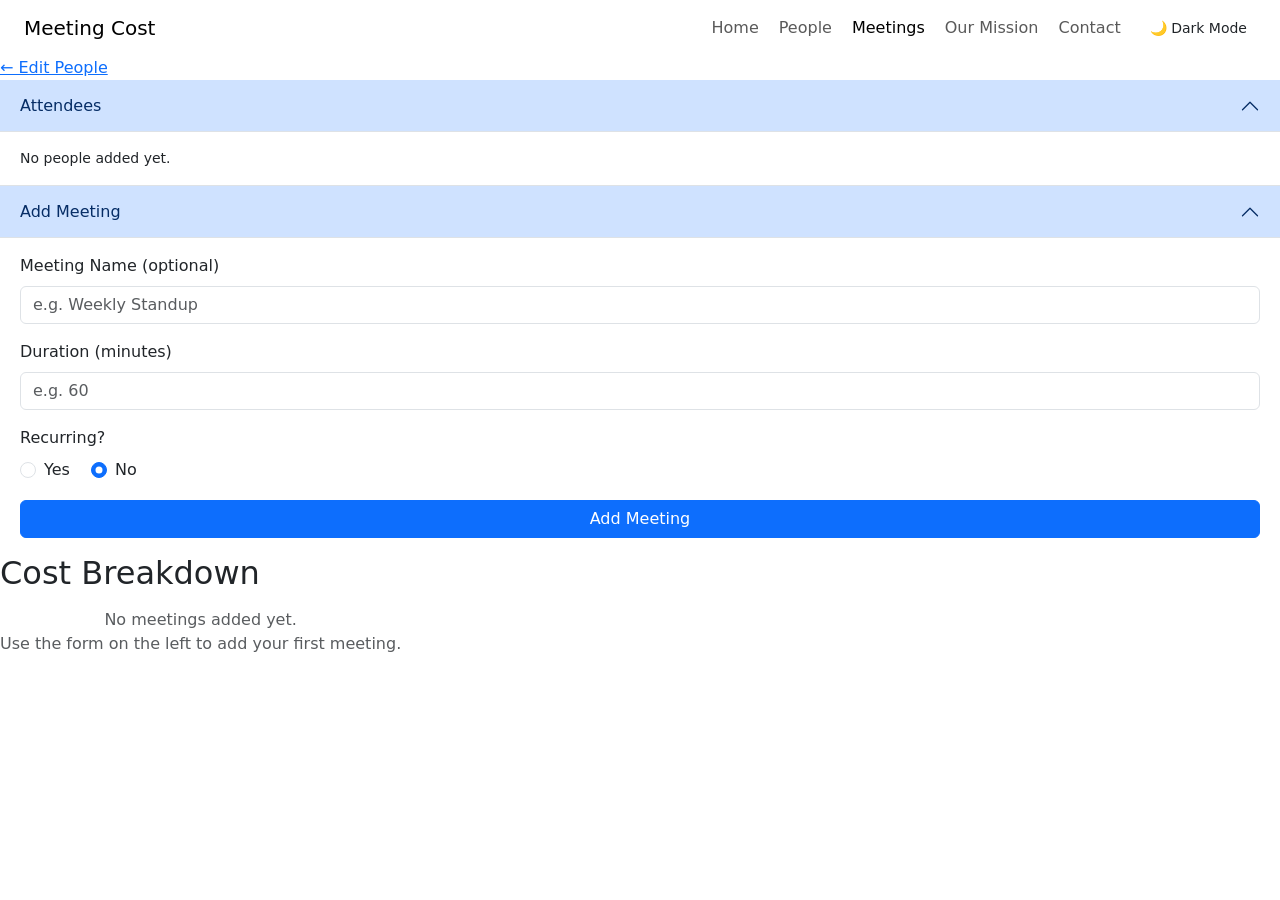
==== breakdown.html @ 680c5dfc "Initial Commit" ====
<!doctype html>
<html lang="en">
  <head>
    <meta charset="UTF-8" />
    <meta name="viewport" content="width=device-width, initial-scale=1.0" />
    <title>Breakdown — Meeting Cost Calculator</title>
    <link
      href="https://cdn.jsdelivr.net/npm/bootstrap@5.3.0/dist/css/bootstrap.min.css"
      rel="stylesheet"
    />
    <link
      href="https://fonts.googleapis.com/css2?family=Playfair+Display:wght@600;700&family=Source+Sans+3:wght@400;600&display=swap"
      rel="stylesheet"
    />
    <link href="styles.css" rel="stylesheet" />
    <script>
      const t = localStorage.getItem("theme");
      if (t) document.documentElement.setAttribute("data-theme", t);
    </script>
  </head>

  <body>

  <div class="breakdown-layout">

    <!-- ===================== LEFT PANEL =====================
       Two accordion sections: Attendees summary and Add Meeting form.
  ======================================================= -->
    <div class="left-panel">
      <a href="people.html" class="back-link description">&larr; Edit People</a>

      <div class="accordion accordion-flush" id="left-accordion">
        <!-- ---- Attendees accordion section ---- -->
        <div class="accordion-item">
          <h2 class="accordion-header" id="heading-attendees">
            <button
              class="accordion-button"
              type="button"
              data-bs-toggle="collapse"
              data-bs-target="#collapse-attendees"
              aria-expanded="true"
              aria-controls="collapse-attendees"
            >
              Attendees
            </button>
          </h2>
          <div
            id="collapse-attendees"
            class="accordion-collapse collapse show"
            aria-labelledby="heading-attendees"
            data-bs-parent="#left-accordion"
          >
            <div class="accordion-body">
              <!-- People list items injected here by breakdown.js -->
              <ul class="list-unstyled mb-0" id="people-summary-list"></ul>
            </div>
          </div>
        </div>

        <!-- ---- Add Meeting accordion section ---- -->
        <div class="accordion-item">
          <h2 class="accordion-header" id="heading-add-meeting">
            <button
              class="accordion-button"
              type="button"
              data-bs-toggle="collapse"
              data-bs-target="#collapse-add-meeting"
              aria-expanded="true"
              aria-controls="collapse-add-meeting"
            >
              Add Meeting
            </button>
          </h2>
          <div
            id="collapse-add-meeting"
            class="accordion-collapse collapse show"
            aria-labelledby="heading-add-meeting"
          >
            <div class="accordion-body">
              <div class="mb-3">
                <label class="form-label description" for="meeting-label"
                  >Meeting Name (optional)</label
                >
                <input
                  type="text"
                  class="form-control"
                  id="meeting-label"
                  placeholder="e.g. Weekly Standup"
                />
              </div>

              <div class="mb-3">
                <label class="form-label description" for="meeting-duration"
                  >Duration (minutes)</label
                >
                <input
                  type="number"
                  class="form-control"
                  id="meeting-duration"
                  placeholder="e.g. 60"
                  min="1"
                />
              </div>

              <div class="mb-3">
                <label class="form-label description">Recurring?</label>
                <div>
                  <div class="form-check form-check-inline">
                    <input
                      class="form-check-input"
                      type="radio"
                      name="recurring"
                      id="recurring-yes"
                      value="yes"
                      onchange="toggleRecurring()"
                    />
                    <label
                      class="form-check-label description"
                      for="recurring-yes"
                      >Yes</label
                    >
                  </div>
                  <div class="form-check form-check-inline">
                    <input
                      class="form-check-input"
                      type="radio"
                      name="recurring"
                      id="recurring-no"
                      value="no"
                      onchange="toggleRecurring()"
                      checked
                    />
                    <label
                      class="form-check-label description"
                      for="recurring-no"
                      >No</label
                    >
                  </div>
                </div>
              </div>

              <div id="recurring-fields" style="display: none" class="mb-3">
                <label class="form-label description" for="times-per-month"
                  >Times per month</label
                >
                <input
                  type="number"
                  class="form-control"
                  id="times-per-month"
                  placeholder="e.g. 4"
                  min="1"
                />
              </div>

              <button class="btn btn-primary w-100" onclick="addMeeting()">
                Add Meeting
              </button>
            </div>
          </div>
        </div>
      </div>
      <!-- /left-accordion -->
    </div>
    <!-- /left-panel -->

    <!-- ===================== RIGHT PANEL =====================
       Scrollable accordion of meeting breakdown cards.
       Each meeting is one collapsible accordion item.
  ========================================================= -->
    <div class="right-panel">
      <h2 class="header londrina-shadow-regular mb-3">Cost Breakdown</h2>

      <!-- Shown when more than one meeting exists — injected by breakdown.js -->
      <div
        id="total-cost-banner"
        style="display: none"
        class="total-cost-banner mb-4"
      >
        <span class="total-cost-label">Total across all meetings:</span>
        <span class="total-cost-value" id="total-cost-value"></span>
      </div>

      <!-- Meeting accordion items injected here by breakdown.js -->
      <div class="accordion" id="meetings-accordion">
        <div id="meetings-container"></div>
      </div>

      <!-- Shown when no meetings have been added yet -->
      <div id="empty-state" class="empty-state">
        <p class="description text-muted text-center">
          No meetings added yet.<br />
          Use the form on the left to add your first meeting.
        </p>
      </div>
    </div>

  </div><!-- /breakdown-layout -->

    <!-- Bootstrap JS required for accordion toggling -->
    <script src="https://cdn.jsdelivr.net/npm/bootstrap@5.3.0/dist/js/bootstrap.bundle.min.js"></script>
    <script src="shared.js"></script>
    <script src="navbar.js"></script>
    <script src="breakdown.js"></script>
  </body>
</html>
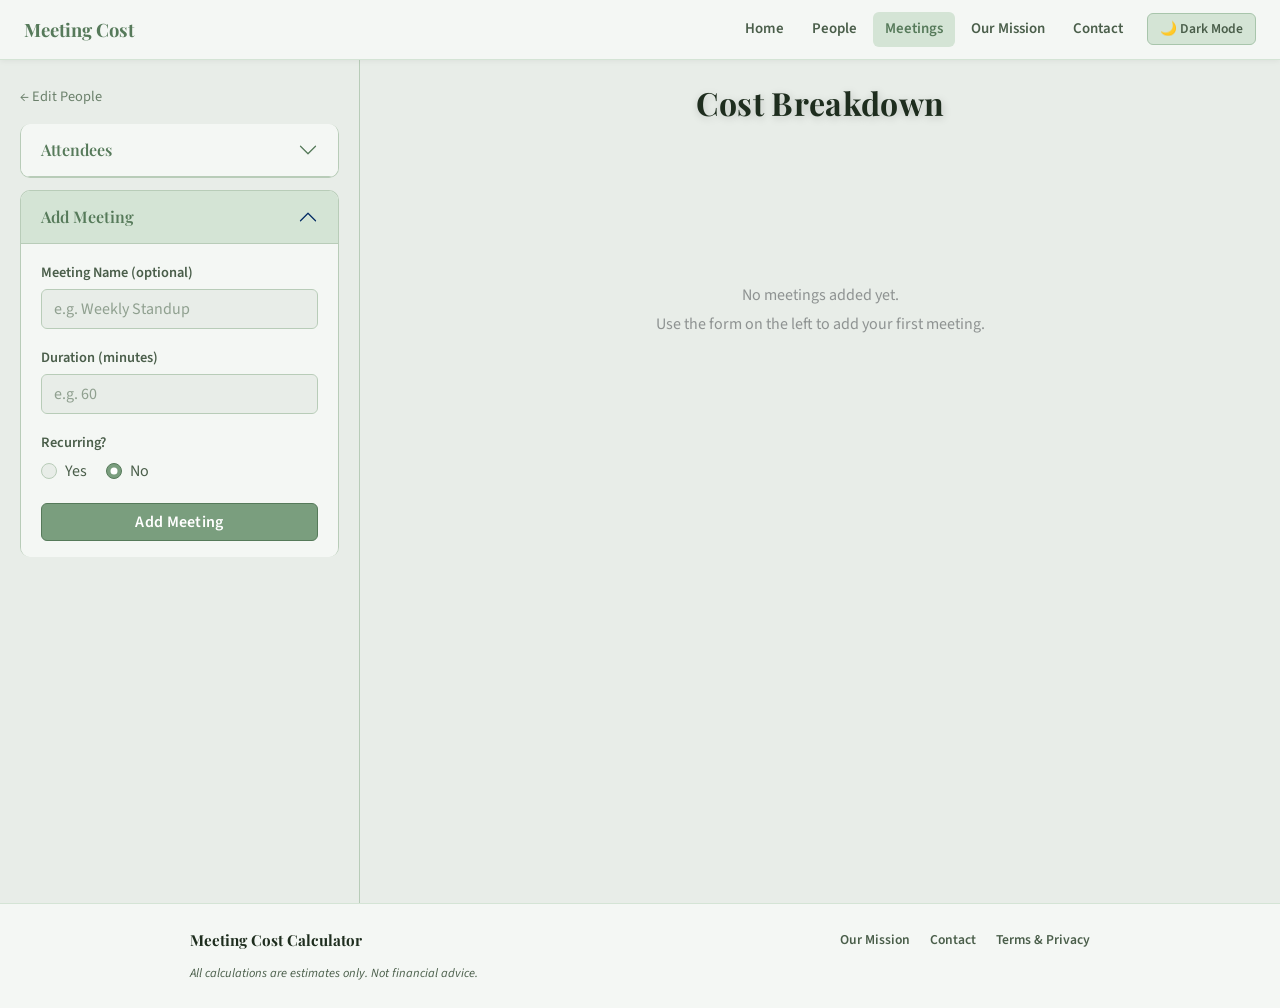
==== commit e78f031b: "Changed contact page, mission statement, and breakdown page. Added legal information and a footer fo" ====
--- a/breakdown.html
+++ b/breakdown.html
@@ -20,181 +20,182 @@
   </head>
 
   <body>
-
-  <div class="breakdown-layout">
-
-    <!-- ===================== LEFT PANEL =====================
+    <div class="breakdown-layout">
+      <!-- ===================== LEFT PANEL =====================
        Two accordion sections: Attendees summary and Add Meeting form.
   ======================================================= -->
-    <div class="left-panel">
-      <a href="people.html" class="back-link description">&larr; Edit People</a>
-
-      <div class="accordion accordion-flush" id="left-accordion">
-        <!-- ---- Attendees accordion section ---- -->
-        <div class="accordion-item">
-          <h2 class="accordion-header" id="heading-attendees">
-            <button
-              class="accordion-button"
-              type="button"
-              data-bs-toggle="collapse"
-              data-bs-target="#collapse-attendees"
-              aria-expanded="true"
-              aria-controls="collapse-attendees"
+      <div class="left-panel">
+        <a href="people.html" class="back-link description"
+          >&larr; Edit People</a
+        >
+
+        <div class="accordion accordion-flush" id="left-accordion">
+          <!-- ---- Attendees accordion section ---- -->
+          <div class="accordion-item">
+            <h2 class="accordion-header" id="heading-attendees">
+              <button
+                class="accordion-button collapsed"
+                type="button"
+                data-bs-toggle="collapse"
+                data-bs-target="#collapse-attendees"
+                aria-expanded="false"
+                aria-controls="collapse-attendees"
+              >
+                Attendees
+              </button>
+            </h2>
+            <div
+              id="collapse-attendees"
+              class="accordion-collapse collapse"
+              aria-labelledby="heading-attendees"
             >
-              Attendees
-            </button>
-          </h2>
-          <div
-            id="collapse-attendees"
-            class="accordion-collapse collapse show"
-            aria-labelledby="heading-attendees"
-            data-bs-parent="#left-accordion"
-          >
-            <div class="accordion-body">
-              <!-- People list items injected here by breakdown.js -->
-              <ul class="list-unstyled mb-0" id="people-summary-list"></ul>
+              <div class="accordion-body">
+                <!-- People list items injected here by breakdown.js -->
+                <ul class="list-unstyled mb-0" id="people-summary-list"></ul>
+              </div>
             </div>
           </div>
-        </div>
-
-        <!-- ---- Add Meeting accordion section ---- -->
-        <div class="accordion-item">
-          <h2 class="accordion-header" id="heading-add-meeting">
-            <button
-              class="accordion-button"
-              type="button"
-              data-bs-toggle="collapse"
-              data-bs-target="#collapse-add-meeting"
-              aria-expanded="true"
-              aria-controls="collapse-add-meeting"
-            >
-              Add Meeting
-            </button>
-          </h2>
-          <div
-            id="collapse-add-meeting"
-            class="accordion-collapse collapse show"
-            aria-labelledby="heading-add-meeting"
-          >
-            <div class="accordion-body">
-              <div class="mb-3">
-                <label class="form-label description" for="meeting-label"
-                  >Meeting Name (optional)</label
-                >
-                <input
-                  type="text"
-                  class="form-control"
-                  id="meeting-label"
-                  placeholder="e.g. Weekly Standup"
-                />
-              </div>
-
-              <div class="mb-3">
-                <label class="form-label description" for="meeting-duration"
-                  >Duration (minutes)</label
-                >
-                <input
-                  type="number"
-                  class="form-control"
-                  id="meeting-duration"
-                  placeholder="e.g. 60"
-                  min="1"
-                />
-              </div>
-
-              <div class="mb-3">
-                <label class="form-label description">Recurring?</label>
-                <div>
-                  <div class="form-check form-check-inline">
-                    <input
-                      class="form-check-input"
-                      type="radio"
-                      name="recurring"
-                      id="recurring-yes"
-                      value="yes"
-                      onchange="toggleRecurring()"
-                    />
-                    <label
-                      class="form-check-label description"
-                      for="recurring-yes"
-                      >Yes</label
-                    >
-                  </div>
-                  <div class="form-check form-check-inline">
-                    <input
-                      class="form-check-input"
-                      type="radio"
-                      name="recurring"
-                      id="recurring-no"
-                      value="no"
-                      onchange="toggleRecurring()"
-                      checked
-                    />
-                    <label
-                      class="form-check-label description"
-                      for="recurring-no"
-                      >No</label
-                    >
-                  </div>
-                </div>
-              </div>
-
-              <div id="recurring-fields" style="display: none" class="mb-3">
-                <label class="form-label description" for="times-per-month"
-                  >Times per month</label
-                >
-                <input
-                  type="number"
-                  class="form-control"
-                  id="times-per-month"
-                  placeholder="e.g. 4"
-                  min="1"
-                />
-              </div>
-
-              <button class="btn btn-primary w-100" onclick="addMeeting()">
+
+          <!-- ---- Add Meeting accordion section ---- -->
+          <div class="accordion-item">
+            <h2 class="accordion-header" id="heading-add-meeting">
+              <button
+                class="accordion-button"
+                type="button"
+                data-bs-toggle="collapse"
+                data-bs-target="#collapse-add-meeting"
+                aria-expanded="true"
+                aria-controls="collapse-add-meeting"
+              >
                 Add Meeting
               </button>
+            </h2>
+            <div
+              id="collapse-add-meeting"
+              class="accordion-collapse collapse show"
+              aria-labelledby="heading-add-meeting"
+            >
+              <div class="accordion-body">
+                <div class="mb-3">
+                  <label class="form-label description" for="meeting-label"
+                    >Meeting Name (optional)</label
+                  >
+                  <input
+                    type="text"
+                    class="form-control"
+                    id="meeting-label"
+                    placeholder="e.g. Weekly Standup"
+                  />
+                </div>
+
+                <div class="mb-3">
+                  <label class="form-label description" for="meeting-duration"
+                    >Duration (minutes)</label
+                  >
+                  <input
+                    type="number"
+                    class="form-control"
+                    id="meeting-duration"
+                    placeholder="e.g. 60"
+                    min="1"
+                  />
+                </div>
+
+                <div class="mb-3">
+                  <label class="form-label description">Recurring?</label>
+                  <div>
+                    <div class="form-check form-check-inline">
+                      <input
+                        class="form-check-input"
+                        type="radio"
+                        name="recurring"
+                        id="recurring-yes"
+                        value="yes"
+                        onchange="toggleRecurring()"
+                      />
+                      <label
+                        class="form-check-label description"
+                        for="recurring-yes"
+                        >Yes</label
+                      >
+                    </div>
+                    <div class="form-check form-check-inline">
+                      <input
+                        class="form-check-input"
+                        type="radio"
+                        name="recurring"
+                        id="recurring-no"
+                        value="no"
+                        onchange="toggleRecurring()"
+                        checked
+                      />
+                      <label
+                        class="form-check-label description"
+                        for="recurring-no"
+                        >No</label
+                      >
+                    </div>
+                  </div>
+                </div>
+
+                <div id="recurring-fields" style="display: none" class="mb-3">
+                  <label class="form-label description" for="times-per-month"
+                    >Times per month</label
+                  >
+                  <input
+                    type="number"
+                    class="form-control"
+                    id="times-per-month"
+                    placeholder="e.g. 4"
+                    min="1"
+                  />
+                </div>
+
+                <button class="btn btn-primary w-100" onclick="addMeeting()">
+                  Add Meeting
+                </button>
+              </div>
             </div>
           </div>
         </div>
+        <!-- /left-accordion -->
       </div>
-      <!-- /left-accordion -->
-    </div>
-    <!-- /left-panel -->
-
-    <!-- ===================== RIGHT PANEL =====================
+      <!-- /left-panel -->
+
+      <!-- ===================== RIGHT PANEL =====================
        Scrollable accordion of meeting breakdown cards.
        Each meeting is one collapsible accordion item.
   ========================================================= -->
-    <div class="right-panel">
-      <h2 class="header londrina-shadow-regular mb-3">Cost Breakdown</h2>
-
-      <!-- Shown when more than one meeting exists — injected by breakdown.js -->
-      <div
-        id="total-cost-banner"
-        style="display: none"
-        class="total-cost-banner mb-4"
-      >
-        <span class="total-cost-label">Total across all meetings:</span>
-        <span class="total-cost-value" id="total-cost-value"></span>
-      </div>
-
-      <!-- Meeting accordion items injected here by breakdown.js -->
-      <div class="accordion" id="meetings-accordion">
-        <div id="meetings-container"></div>
-      </div>
-
-      <!-- Shown when no meetings have been added yet -->
-      <div id="empty-state" class="empty-state">
-        <p class="description text-muted text-center">
-          No meetings added yet.<br />
-          Use the form on the left to add your first meeting.
-        </p>
+      <div class="right-panel">
+        <h2 class="header londrina-shadow-regular mb-3">Cost Breakdown</h2>
+
+        <!-- Shown when more than one meeting exists — injected by breakdown.js -->
+        <div
+          id="total-cost-banner"
+          style="display: none"
+          class="total-cost-banner mb-4"
+        >
+          <span class="total-cost-label">Total across all meetings:</span>
+          <span class="total-cost-value" id="total-cost-value"></span>
+        </div>
+
+        <!-- Meeting accordion items injected here by breakdown.js -->
+        <div class="accordion" id="meetings-accordion">
+          <div id="meetings-container"></div>
+        </div>
+
+        <!-- Shown when no meetings have been added yet -->
+        <div id="empty-state" class="empty-state">
+          <p class="description text-muted text-center">
+            No meetings added yet.<br />
+            Use the form on the left to add your first meeting.
+          </p>
+        </div>
       </div>
     </div>
-
-  </div><!-- /breakdown-layout -->
+    <!-- /breakdown-layout -->
+
+    <script src="footer.js"></script>
 
     <!-- Bootstrap JS required for accordion toggling -->
     <script src="https://cdn.jsdelivr.net/npm/bootstrap@5.3.0/dist/js/bootstrap.bundle.min.js"></script>
--- a/styles.css
+++ b/styles.css
@@ -0,0 +1,1541 @@
+/* ============================================================
+   styles.css — Sage green theme with light/dark mode support
+   Uses CSS variables for easy theming. Respects the user's
+   browser/OS preference by default via prefers-color-scheme,
+   and also supports a manual toggle via data-theme attribute
+   on the <html> element.
+   ============================================================ */
+
+/* ------------------------------------------------------------
+   Google Font import — Playfair Display for headings,
+   Source Sans 3 for body text
+   ------------------------------------------------------------ */
+@import url('https://fonts.googleapis.com/css2?family=Playfair+Display:wght@600;700&family=Source+Sans+3:wght@400;600&display=swap');
+
+/* ------------------------------------------------------------
+   Light mode CSS variables (default)
+   ------------------------------------------------------------ */
+:root {
+  --bg-page:         #e8ede8;
+  --bg-card:         #f4f7f4;
+  --bg-card-inner:   #eaf0ea;
+  --border:          #b8ccb8;
+  --text-primary:    #1e2d1e;
+  --text-secondary:  #4a5e4a;
+  --text-muted:      #6b806b;
+
+  /* Sage green palette */
+  --sage:            #7a9e7e;
+  --sage-dark:       #567a5a;
+  --sage-light:      #a8c5ab;
+  --sage-subtle:     #d4e4d5;
+
+  /* Accent — warm terracotta for CTAs and highlights */
+  --accent:          #c17f5a;
+  --accent-dark:     #9e6240;
+  --accent-light:    #d9a484;
+
+  /* Danger */
+  --danger:          #b85c5c;
+  --danger-hover:    #983d3d;
+
+  /* Shadows */
+  --shadow-sm:       0 2px 8px rgba(60, 80, 60, 0.10);
+  --shadow-md:       0 4px 20px rgba(60, 80, 60, 0.14);
+
+  /* Divider */
+  --hr:              #c5d8c5;
+
+  /* Theme toggle icon */
+  --toggle-icon:     '☀️';
+}
+
+/* ------------------------------------------------------------
+   Dark mode CSS variables — applied when:
+   1. OS/browser is set to dark mode (prefers-color-scheme)
+   2. OR the user has manually toggled via data-theme="dark"
+   ------------------------------------------------------------ */
+@media (prefers-color-scheme: dark) {
+  :root:not([data-theme="light"]) {
+    --bg-page:         #1a231a;
+    --bg-card:         #22302a;
+    --bg-card-inner:   #1e2b22;
+    --border:          #3a5040;
+    --text-primary:    #e8f0e8;   /* near-white with green tint — passes WCAG AAA */
+    --text-secondary:  #b8d0b8;   /* light sage — passes WCAG AA (4.7:1 on bg-card) */
+    --text-muted:      #8faa8f;   /* muted sage — passes WCAG AA (3.1:1, used for placeholders only) */
+    --sage:            #7a9e7e;
+    --sage-dark:       #c0dbc2;   /* flipped to light sage for dark bg — passes WCAG AA (6.2:1) */
+    --sage-light:      #6a8f6e;   /* darker for decorative underlines so they don't overpower */
+    --sage-subtle:     #2a3d2e;
+    --accent:          #d9a484;   /* lightened terracotta — passes WCAG AA on dark bg */
+    --accent-dark:     #e8b899;
+    --accent-light:    #c17f5a;
+    --danger:          #e08080;   /* lightened danger — passes WCAG AA */
+    --danger-hover:    #c47070;
+    --shadow-sm:       0 2px 8px rgba(0, 0, 0, 0.35);
+    --shadow-md:       0 4px 20px rgba(0, 0, 0, 0.45);
+    --hr:              #3a5040;
+  }
+}
+
+/* Manual dark override (via JS toggle) */
+[data-theme="dark"] {
+  --bg-page:         #1a231a;
+  --bg-card:         #22302a;
+  --bg-card-inner:   #1e2b22;
+  --border:          #3a5040;
+  --text-primary:    #e8f0e8;   /* near-white with green tint — passes WCAG AAA */
+  --text-secondary:  #b8d0b8;   /* light sage — passes WCAG AA (4.7:1 on bg-card) */
+  --text-muted:      #8faa8f;   /* muted sage — passes WCAG AA (3.1:1, used for placeholders only) */
+  --sage:            #7a9e7e;
+  --sage-dark:       #c0dbc2;   /* flipped to light sage for dark bg — passes WCAG AA (6.2:1) */
+  --sage-light:      #6a8f6e;   /* darker for decorative underlines so they don't overpower */
+  --sage-subtle:     #2a3d2e;
+  --accent:          #d9a484;   /* lightened terracotta — passes WCAG AA on dark bg */
+  --accent-dark:     #e8b899;
+  --accent-light:    #c17f5a;
+  --danger:          #e08080;   /* lightened danger — passes WCAG AA */
+  --danger-hover:    #c47070;
+  --shadow-sm:       0 2px 8px rgba(0, 0, 0, 0.35);
+  --shadow-md:       0 4px 20px rgba(0, 0, 0, 0.45);
+  --hr:              #3a5040;
+}
+
+/* Manual light override (via JS toggle) */
+[data-theme="light"] {
+  --bg-page:         #e8ede8;
+  --bg-card:         #f4f7f4;
+  --bg-card-inner:   #eaf0ea;
+  --border:          #b8ccb8;
+  --text-primary:    #1e2d1e;
+  --text-secondary:  #4a5e4a;
+  --text-muted:      #6b806b;
+  --sage:            #7a9e7e;
+  --sage-dark:       #567a5a;
+  --sage-light:      #a8c5ab;
+  --sage-subtle:     #d4e4d5;
+  --accent:          #c17f5a;
+  --accent-dark:     #9e6240;
+  --accent-light:    #d9a484;
+  --danger:          #b85c5c;
+  --danger-hover:    #983d3d;
+  --shadow-sm:       0 2px 8px rgba(60, 80, 60, 0.10);
+  --shadow-md:       0 4px 20px rgba(60, 80, 60, 0.14);
+  --hr:              #c5d8c5;
+}
+
+/* ------------------------------------------------------------
+   Base styles
+   ------------------------------------------------------------ */
+*, *::before, *::after {
+  box-sizing: border-box;
+}
+
+html {
+  transition: background-color 0.3s ease, color 0.3s ease;
+}
+
+body {
+  background-color: var(--bg-page);
+  color: var(--text-primary);
+  font-family: 'Source Sans 3', sans-serif;
+  font-size: 1rem;
+  line-height: 1.6;
+  min-height: 100vh;
+  transition: background-color 0.3s ease, color 0.3s ease;
+}
+
+/* ------------------------------------------------------------
+   Theme toggle button — fixed top-right corner
+   ------------------------------------------------------------ */
+.theme-toggle {
+  position: fixed;
+  top: 1rem;
+  right: 1rem;
+  background: var(--bg-card);
+  border: 1px solid var(--border);
+  border-radius: 50px;
+  padding: 0.35rem 0.85rem;
+  font-size: 0.85rem;
+  font-family: 'Source Sans 3', sans-serif;
+  color: var(--text-secondary);
+  cursor: pointer;
+  box-shadow: var(--shadow-sm);
+  transition: background 0.2s, border-color 0.2s, color 0.2s;
+  z-index: 1000;
+}
+
+.theme-toggle:hover {
+  background: var(--sage-subtle);
+  border-color: var(--sage);
+  color: var(--sage-dark);
+}
+
+/* ------------------------------------------------------------
+   Typography
+   ------------------------------------------------------------ */
+.header {
+  font-family: 'Playfair Display', serif;
+  text-align: center;
+  color: var(--text-primary);
+  text-shadow: 1px 2px 8px rgba(0,0,0,0.18);
+  letter-spacing: 0.01em;
+}
+
+p.header {
+  font-size: 1.1rem;
+  color: var(--text-secondary);
+  font-family: 'Source Sans 3', sans-serif;
+  text-shadow: none;
+}
+
+.londrina-shadow-regular {
+  font-family: 'Playfair Display', serif;
+  font-weight: 700;
+}
+
+.subheader {
+  font-family: 'Playfair Display', serif;
+  color: var(--sage-dark);
+  text-decoration: underline;
+  text-decoration-color: var(--sage-light);
+  text-underline-offset: 4px;
+  text-shadow: none;
+}
+
+.description {
+  font-size: 1rem;
+  color: var(--text-secondary);
+}
+
+.blue  { text-shadow: 1px 2px 6px rgba(60, 100, 180, 0.5); }
+.green { text-shadow: 1px 2px 6px rgba(60, 140, 80, 0.5);  }
+.yellow{ text-shadow: 1px 2px 6px rgba(180, 160, 40, 0.5); }
+.red   { text-shadow: 1px 2px 6px rgba(180, 60, 60, 0.5);  }
+
+.reviewHeader {
+  font-family: 'Playfair Display', serif;
+  text-align: center;
+  text-decoration: underline;
+  text-decoration-color: var(--sage-light);
+  color: var(--text-primary);
+}
+
+/* ------------------------------------------------------------
+   Cards
+   ------------------------------------------------------------ */
+.card {
+  background-color: var(--bg-card);
+  border: 1px solid var(--border);
+  border-radius: 10px;
+  box-shadow: var(--shadow-sm);
+  margin: 1.5rem 0;
+  transition: background-color 0.3s ease, border-color 0.3s ease;
+}
+
+.card-body {
+  padding: 1.25rem 1.5rem;
+}
+
+/* Inner/nested card style (person rows) */
+.card .card {
+  background-color: var(--bg-card-inner);
+  border-color: var(--border);
+  box-shadow: none;
+  margin: 0 0 1rem 0;
+}
+
+/* ------------------------------------------------------------
+   Form controls
+   ------------------------------------------------------------ */
+.form-label {
+  color: var(--text-secondary);
+  font-weight: 600;
+  font-size: 0.9rem;
+  margin-bottom: 0.3rem;
+}
+
+.form-control {
+  background-color: var(--bg-page);
+  border: 1px solid var(--border);
+  border-radius: 6px;
+  color: var(--text-primary);
+  font-family: 'Source Sans 3', sans-serif;
+  padding: 0.45rem 0.75rem;
+  transition: border-color 0.2s, box-shadow 0.2s, background-color 0.3s;
+}
+
+.form-control:focus {
+  background-color: var(--bg-page);
+  border-color: var(--sage);
+  box-shadow: 0 0 0 3px rgba(122, 158, 126, 0.25);
+  color: var(--text-primary);
+  outline: none;
+}
+
+.form-control::placeholder {
+  color: var(--text-muted);
+  opacity: 0.7;
+}
+
+/* Radio buttons */
+.form-check-input {
+  border-color: var(--border);
+  background-color: var(--bg-page);
+}
+
+.form-check-input:checked {
+  background-color: var(--sage);
+  border-color: var(--sage-dark);
+}
+
+.form-check-input:focus {
+  box-shadow: 0 0 0 3px rgba(122, 158, 126, 0.25);
+  border-color: var(--sage);
+}
+
+.form-check-label {
+  color: var(--text-secondary);
+}
+
+/* ------------------------------------------------------------
+   Buttons — override Bootstrap with our palette
+   ------------------------------------------------------------ */
+
+/* Primary button — sage green */
+.btn-primary {
+  --bs-btn-bg:              var(--sage);
+  --bs-btn-border-color:    var(--sage-dark);
+  --bs-btn-hover-bg:        var(--sage-dark);
+  --bs-btn-hover-border-color: var(--sage-dark);
+  --bs-btn-active-bg:       var(--sage-dark);
+  --bs-btn-color:           #fff;
+  --bs-btn-hover-color:     #fff;
+  font-family: 'Source Sans 3', sans-serif;
+  font-weight: 600;
+  letter-spacing: 0.02em;
+  border-radius: 6px;
+  transition: background-color 0.2s, border-color 0.2s, box-shadow 0.2s;
+}
+
+.btn-primary:focus {
+  box-shadow: 0 0 0 3px rgba(122, 158, 126, 0.35);
+}
+
+/* Outline primary — sage border */
+.btn-outline-primary {
+  --bs-btn-color:            var(--sage-dark);
+  --bs-btn-border-color:     var(--sage);
+  --bs-btn-hover-bg:         var(--sage-subtle);
+  --bs-btn-hover-color:      var(--sage-dark);
+  --bs-btn-hover-border-color: var(--sage-dark);
+  --bs-btn-active-bg:        var(--sage-subtle);
+  font-family: 'Source Sans 3', sans-serif;
+  font-weight: 600;
+  border-style: dashed;
+  border-radius: 6px;
+}
+
+/* Outline secondary — muted for "Back" button */
+.btn-outline-secondary {
+  --bs-btn-color:            var(--text-muted);
+  --bs-btn-border-color:     var(--border);
+  --bs-btn-hover-bg:         var(--bg-card-inner);
+  --bs-btn-hover-color:      var(--text-secondary);
+  --bs-btn-hover-border-color: var(--text-muted);
+  font-family: 'Source Sans 3', sans-serif;
+  font-weight: 600;
+  border-radius: 6px;
+}
+
+/* Outline danger — remove button */
+.btn-outline-danger {
+  --bs-btn-color:            var(--danger);
+  --bs-btn-border-color:     var(--danger);
+  --bs-btn-hover-bg:         var(--danger);
+  --bs-btn-hover-color:      #fff;
+  --bs-btn-hover-border-color: var(--danger-hover);
+  font-family: 'Source Sans 3', sans-serif;
+  font-size: 0.8rem;
+  font-weight: 600;
+  border-radius: 6px;
+}
+
+/* ------------------------------------------------------------
+   Tables — override Bootstrap's hardcoded white table background
+   so it inherits the card background instead.
+   ------------------------------------------------------------ */
+.table {
+  color: var(--text-primary);
+  border-color: var(--border);
+  --bs-table-bg: transparent;
+  --bs-table-striped-bg: transparent;
+  --bs-table-hover-bg: var(--sage-subtle);
+  --bs-table-border-color: var(--border);
+  --bs-table-color: var(--text-primary);
+}
+
+.table-borderless td,
+.table-borderless th {
+  border: none;
+  padding: 0.5rem 0.6rem;
+}
+
+.table thead th {
+  color: var(--sage-dark);
+  font-family: 'Playfair Display', serif;
+  font-size: 0.9rem;
+  border-bottom: 2px solid var(--sage-light);
+}
+
+.table tbody tr {
+  border-bottom: 1px solid var(--border);
+  transition: background-color 0.15s;
+}
+
+.table tbody tr:hover {
+  background-color: var(--sage-subtle);
+}
+
+.table tbody tr:last-child {
+  border-bottom: none;
+}
+
+/* ------------------------------------------------------------
+   Divider
+   ------------------------------------------------------------ */
+hr {
+  border: none;
+  border-top: 1px solid var(--hr);
+  margin: 1rem 0;
+}
+
+/* ------------------------------------------------------------
+   Result total output
+   ------------------------------------------------------------ */
+#result-output {
+  font-family: 'Playfair Display', serif;
+  font-size: 1.15rem;
+  font-weight: 600;
+  color: var(--accent);
+}
+
+/* ------------------------------------------------------------
+   List group (used elsewhere in the project)
+   ------------------------------------------------------------ */
+.list-group-item {
+  background-color: transparent;
+  border-color: var(--border);
+  color: var(--text-secondary);
+}
+
+/* ------------------------------------------------------------
+   Card image (used elsewhere in the project)
+   ------------------------------------------------------------ */
+.card-img-top {
+  height: 200px;
+  object-fit: cover;
+  border-radius: 10px 10px 0 0;
+}
+
+/* ------------------------------------------------------------
+   Smooth transitions for theme switching
+   ------------------------------------------------------------ */
+.card, .form-control, .btn, .table, body, input, label {
+  transition: background-color 0.3s ease, border-color 0.3s ease, color 0.3s ease;
+}
+
+/* ------------------------------------------------------------
+   Dark mode: override Bootstrap internal CSS variables so
+   tables, borders, and other Bootstrap components theme
+   correctly. Bootstrap reads these vars directly.
+   ------------------------------------------------------------ */
+[data-theme="dark"],
+@media (prefers-color-scheme: dark) {
+  :root:not([data-theme="light"]) {}
+}
+
+/* Applied to both manual dark and OS dark */
+[data-theme="dark"] body,
+[data-theme="dark"] .table,
+[data-theme="dark"] .card,
+[data-theme="dark"] .form-control,
+[data-theme="dark"] .form-check-input {
+  --bs-body-bg: var(--bg-page);
+  --bs-body-color: var(--text-primary);
+  --bs-border-color: var(--border);
+  --bs-table-bg: transparent;
+  --bs-table-color: var(--text-primary);
+  --bs-table-border-color: var(--border);
+  color-scheme: dark;
+}
+
+@media (prefers-color-scheme: dark) {
+  :root:not([data-theme="light"]) body,
+  :root:not([data-theme="light"]) .table,
+  :root:not([data-theme="light"]) .card,
+  :root:not([data-theme="light"]) .form-control,
+  :root:not([data-theme="light"]) .form-check-input {
+    --bs-body-bg: var(--bg-page);
+    --bs-body-color: var(--text-primary);
+    --bs-border-color: var(--border);
+    --bs-table-bg: transparent;
+    --bs-table-color: var(--text-primary);
+    --bs-table-border-color: var(--border);
+    color-scheme: dark;
+  }
+}
+
+/* ------------------------------------------------------------
+   Number input spinner arrows — color-scheme tells the browser
+   to render native controls (spinners, scrollbars, checkboxes)
+   in light or dark style to match our theme.
+   ------------------------------------------------------------ */
+[data-theme="light"] input[type="number"],
+[data-theme="light"] input[type="text"],
+[data-theme="light"] body {
+  color-scheme: light;
+}
+
+[data-theme="dark"] input[type="number"],
+[data-theme="dark"] input[type="text"],
+[data-theme="dark"] body {
+  color-scheme: dark;
+}
+
+@media (prefers-color-scheme: dark) {
+  :root:not([data-theme="light"]) input[type="number"],
+  :root:not([data-theme="light"]) input[type="text"],
+  :root:not([data-theme="light"]) body {
+    color-scheme: dark;
+  }
+}
+
+/* ------------------------------------------------------------
+   Table — force background and text in dark mode since
+   Bootstrap sets explicit backgrounds on tr/td elements
+   ------------------------------------------------------------ */
+[data-theme="dark"] .table > :not(caption) > * > *,
+[data-theme="dark"] .table tbody,
+[data-theme="dark"] .table thead {
+  background-color: transparent;
+  color: var(--text-primary);
+  border-color: var(--border);
+}
+
+@media (prefers-color-scheme: dark) {
+  :root:not([data-theme="light"]) .table > :not(caption) > * > *,
+  :root:not([data-theme="light"]) .table tbody,
+  :root:not([data-theme="light"]) .table thead {
+    background-color: transparent;
+    color: var(--text-primary);
+    border-color: var(--border);
+  }
+}
+
+/* ============================================================
+   Two-column breakdown layout (breakdown.html)
+   Left panel: fixed-width form. Right panel: scrollable cards.
+   ============================================================ */
+
+/* Full-viewport flex container — no page-level scroll */
+.breakdown-layout {
+  display: flex;
+  height: 100vh;
+  overflow: hidden;
+}
+
+/* ---- Left panel ---- */
+.left-panel {
+  width: 360px;
+  min-width: 300px;
+  flex-shrink: 0;
+  overflow-y: auto;
+  padding: 4.5rem 1.25rem 1.5rem;   /* top padding clears the fixed theme toggle */
+  border-right: 1px solid var(--border);
+  background-color: var(--bg-page);
+  transition: background-color 0.3s ease, border-color 0.3s ease;
+}
+
+/* ---- Right panel ---- */
+.right-panel {
+  flex: 1;
+  overflow-y: auto;
+  padding: 4.5rem 1.75rem 1.5rem;   /* top padding clears the fixed theme toggle */
+  background-color: var(--bg-page);
+  transition: background-color 0.3s ease;
+}
+
+/* ---- Back link ---- */
+.back-link {
+  display: inline-block;
+  margin-bottom: 1rem;
+  color: var(--text-muted);
+  text-decoration: none;
+  font-size: 0.9rem;
+  transition: color 0.2s;
+}
+
+.back-link:hover {
+  color: var(--sage-dark);
+}
+
+/* ---- People summary list ---- */
+.people-summary-item {
+  padding: 0.3rem 0;
+  border-bottom: 1px solid var(--border);
+}
+
+.people-summary-item:last-child {
+  border-bottom: none;
+}
+
+/* ---- Meeting cards in right panel ---- */
+.meeting-card {
+  margin-bottom: 1.25rem;
+}
+
+/* Meeting detail subtitle (duration/recurrence info) */
+.meeting-detail-text {
+  font-size: 0.85rem;
+  color: var(--text-muted);
+  margin-bottom: 0.75rem;
+}
+
+/* Total cost line at the bottom of each meeting card */
+.meeting-total {
+  font-family: 'Playfair Display', serif;
+  font-size: 1.05rem;
+  font-weight: 600;
+  color: var(--accent);
+}
+
+/* ---- Empty state (no meetings added yet) ---- */
+.empty-state {
+  display: flex;
+  align-items: center;
+  justify-content: center;
+  min-height: 40vh;
+  opacity: 0.6;
+}
+
+/* ---- Responsive: stack columns on small screens ---- */
+@media (max-width: 768px) {
+  .breakdown-layout {
+    flex-direction: column;
+    height: auto;
+    overflow: auto;
+  }
+
+  .left-panel {
+    width: 100%;
+    min-width: 0;
+    border-right: none;
+    border-bottom: 1px solid var(--border);
+    padding-top: 4rem;
+  }
+
+  .right-panel {
+    padding-top: 1.5rem;
+  }
+}
+
+/* ============================================================
+   Person row toggle styles (breakdown.html)
+   Rows are clickable to include/exclude a person from a
+   meeting's cost. Excluded rows are dimmed and struck through.
+   ============================================================ */
+
+/* All person rows are clickable */
+.person-row {
+  cursor: pointer;
+  transition: background-color 0.15s, opacity 0.2s;
+  user-select: none; /* prevent text selection on rapid clicks */
+}
+
+/* Included person — normal style with a subtle hover */
+.person-included:hover {
+  background-color: var(--sage-subtle);
+}
+
+/* Excluded person — dimmed, struck through */
+.person-excluded {
+  opacity: 0.45;
+}
+
+.person-excluded td {
+  text-decoration: line-through;
+}
+
+.person-excluded:hover {
+  opacity: 0.65;
+  background-color: var(--sage-subtle);
+}
+
+/* Small checkmark / cross indicator before the person's name */
+.person-toggle-indicator {
+  display: inline-block;
+  width: 1.1rem;
+  font-size: 0.75rem;
+  font-weight: 700;
+  color: var(--sage-dark);
+  margin-right: 0.25rem;
+}
+
+.person-excluded .person-toggle-indicator {
+  color: var(--danger);
+}
+
+/* Subtle hint text above the table */
+.person-toggle-hint {
+  font-size: 0.78rem;
+  color: var(--text-muted);
+  margin-bottom: 0.5rem;
+}
+
+/* Note shown below the total when people are excluded */
+.excluded-note {
+  font-size: 0.8rem;
+  color: var(--text-muted);
+  margin-top: 0.35rem;
+  margin-bottom: 0;
+}
+
+/* ============================================================
+   Accordion styles — left panel and meeting cards
+   ============================================================ */
+
+/* Override Bootstrap accordion background/border to match theme */
+.accordion-item {
+  background-color: var(--bg-card);
+  border-color: var(--border);
+  color: var(--text-primary);
+}
+
+.accordion-button {
+  background-color: var(--bg-card);
+  color: var(--sage-dark);
+  font-family: 'Playfair Display', serif;
+  font-size: 1rem;
+  font-weight: 600;
+  border-bottom: 1px solid var(--border);
+  box-shadow: none;
+}
+
+.accordion-button:not(.collapsed) {
+  background-color: var(--sage-subtle);
+  color: var(--sage-dark);
+  box-shadow: none;
+}
+
+.accordion-button:focus {
+  box-shadow: 0 0 0 3px rgba(122, 158, 126, 0.25);
+}
+
+/* Recolor the Bootstrap accordion chevron to match sage theme.
+   Uses an inline SVG so we can swap colors per theme. */
+.accordion-button::after {
+  background-image: url("data:image/svg+xml,%3csvg xmlns='http://www.w3.org/2000/svg' viewBox='0 0 16 16' fill='%23567a5a'%3e%3cpath fill-rule='evenodd' d='M1.646 4.646a.5.5 0 0 1 .708 0L8 10.293l5.646-5.647a.5.5 0 0 1 .708.708l-6 6a.5.5 0 0 1-.708 0l-6-6a.5.5 0 0 1 0-.708z'/%3e%3c/svg%3e");
+}
+
+/* Brighter arrow in dark mode for visibility */
+[data-theme="dark"] .accordion-button::after {
+  background-image: url("data:image/svg+xml,%3csvg xmlns='http://www.w3.org/2000/svg' viewBox='0 0 16 16' fill='%23c0dbc2'%3e%3cpath fill-rule='evenodd' d='M1.646 4.646a.5.5 0 0 1 .708 0L8 10.293l5.646-5.647a.5.5 0 0 1 .708.708l-6 6a.5.5 0 0 1-.708 0l-6-6a.5.5 0 0 1 0-.708z'/%3e%3c/svg%3e");
+}
+
+@media (prefers-color-scheme: dark) {
+  :root:not([data-theme="light"]) .accordion-button::after {
+    background-image: url("data:image/svg+xml,%3csvg xmlns='http://www.w3.org/2000/svg' viewBox='0 0 16 16' fill='%23c0dbc2'%3e%3cpath fill-rule='evenodd' d='M1.646 4.646a.5.5 0 0 1 .708 0L8 10.293l5.646-5.647a.5.5 0 0 1 .708.708l-6 6a.5.5 0 0 1-.708 0l-6-6a.5.5 0 0 1 0-.708z'/%3e%3c/svg%3e");
+  }
+}
+
+.accordion-body {
+  background-color: var(--bg-card);
+  color: var(--text-primary);
+  padding: 1rem 1.25rem;
+}
+
+/* ---- Left panel accordion — flush style ---- */
+.accordion-flush .accordion-item {
+  border-radius: 10px;
+  margin-bottom: 0.75rem;
+  overflow: hidden;
+  border: 1px solid var(--border);
+}
+
+/* ---- Meeting accordion items in right panel ---- */
+.meeting-accordion-item {
+  border-radius: 10px !important;
+  margin-bottom: 1rem;
+  overflow: hidden;
+  border: 1px solid var(--border) !important;
+}
+
+/* Meeting accordion button layout: title+detail on left, remove on right */
+.meeting-accordion-btn {
+  display: flex;
+  align-items: center;
+  justify-content: space-between;
+  gap: 0.5rem;
+  padding-right: 0.75rem;
+}
+
+/* Push the Bootstrap chevron before the remove button */
+.meeting-accordion-btn::after {
+  order: 1;
+  flex-shrink: 0;
+  margin-left: auto;
+}
+
+.meeting-accordion-label {
+  display: flex;
+  flex-direction: column;
+  align-items: flex-start;
+  flex: 1;
+  min-width: 0;
+}
+
+.meeting-accordion-title {
+  font-family: 'Playfair Display', serif;
+  font-size: 1rem;
+  font-weight: 600;
+  white-space: nowrap;
+  overflow: hidden;
+  text-overflow: ellipsis;
+}
+
+.meeting-accordion-detail {
+  font-family: 'Source Sans 3', sans-serif;
+  font-size: 0.78rem;
+  color: var(--text-muted);
+  font-weight: 400;
+  margin-top: 0.1rem;
+}
+
+/* Remove button inside accordion header */
+.meeting-accordion-remove {
+  order: 2;
+  flex-shrink: 0;
+  font-size: 0.75rem;
+  padding: 0.2rem 0.5rem;
+  /* Prevent accordion chevron rotation from animating this element */
+  pointer-events: all;
+}
+
+/* ============================================================
+   Total cost banner and two-column meeting grid
+   ============================================================ */
+
+/* Total cost banner — shown above meetings when 2+ exist */
+.total-cost-banner {
+  display: flex;
+  align-items: baseline;
+  gap: 0.6rem;
+  background-color: var(--sage-subtle);
+  border: 1px solid var(--sage-light);
+  border-radius: 8px;
+  padding: 0.65rem 1rem;
+  transition: background-color 0.3s ease, border-color 0.3s ease;
+}
+
+.total-cost-label {
+  font-family: 'Source Sans 3', sans-serif;
+  font-size: 0.9rem;
+  font-weight: 600;
+  color: var(--text-secondary);
+}
+
+.total-cost-value {
+  font-family: 'Playfair Display', serif;
+  font-size: 1.15rem;
+  font-weight: 700;
+  color: var(--accent);
+}
+
+/* Two-column grid removed per user preference */
+
+/* ============================================================
+   Polish improvements
+   ============================================================ */
+
+/* ---- Fade-in animation for new meeting cards ---- */
+@keyframes fadeSlideIn {
+  from { opacity: 0; transform: translateY(10px); }
+  to   { opacity: 1; transform: translateY(0); }
+}
+
+.meeting-accordion-item {
+  animation: fadeSlideIn 0.2s ease forwards;
+}
+
+/* ---- Nicer scrollbar in both panels ---- */
+.left-panel::-webkit-scrollbar,
+.right-panel::-webkit-scrollbar {
+  width: 6px;
+}
+
+.left-panel::-webkit-scrollbar-track,
+.right-panel::-webkit-scrollbar-track {
+  background: transparent;
+}
+
+.left-panel::-webkit-scrollbar-thumb,
+.right-panel::-webkit-scrollbar-thumb {
+  background: var(--sage-light);
+  border-radius: 99px;
+}
+
+/* ---- Improve meeting total line — slightly larger and spaced ---- */
+.meeting-total {
+  font-size: 1.1rem;
+  padding-top: 0.25rem;
+}
+
+/* ---- Zebra striping removed per user preference ---- */
+
+/* ---- Tighten up the people summary list spacing ---- */
+.people-summary-item {
+  padding: 0.4rem 0;
+}
+
+/* ---- Slightly bolder meeting accordion title ---- */
+.meeting-accordion-title {
+  font-size: 1.05rem;
+}
+
+/* ---- Pill badge on recurring meetings in the header ---- */
+.meeting-recurring-badge {
+  display: inline-block;
+  font-family: 'Source Sans 3', sans-serif;
+  font-size: 0.68rem;
+  font-weight: 600;
+  text-transform: uppercase;
+  letter-spacing: 0.06em;
+  background-color: var(--sage-subtle);
+  color: var(--sage-dark);
+  border: 1px solid var(--sage-light);
+  border-radius: 99px;
+  padding: 0.1rem 0.5rem;
+  margin-left: 0.4rem;
+  vertical-align: middle;
+}
+
+/* ---- Total cost banner — left accent bar with rounded corners ---- */
+.total-cost-banner {
+  border-left: 4px solid var(--sage);
+  border-top: none;
+  border-right: none;
+  border-bottom: none;
+  border-radius: 8px;
+}
+
+/* ---- Person toggle hint — italic for a softer feel ---- */
+.person-toggle-hint {
+  font-style: italic;
+}
+
+/* ---- Add a focus ring to person rows for keyboard accessibility ---- */
+.person-row:focus-visible {
+  outline: 2px solid var(--sage);
+  outline-offset: -2px;
+}
+
+/* ---- Empty state illustration feel ---- */
+.empty-state p {
+  font-size: 1rem;
+  line-height: 1.8;
+}
+
+/* ---- Back link arrow animation on hover ---- */
+.back-link {
+  transition: color 0.2s, transform 0.2s;
+  display: inline-flex;
+  align-items: center;
+  gap: 0.25rem;
+}
+
+.back-link:hover {
+  transform: translateX(-3px);
+}
+
+/* ---- Softer card shadow on hover in right panel ---- */
+.meeting-accordion-item:hover {
+  box-shadow: var(--shadow-md);
+  transition: box-shadow 0.2s ease;
+}
+
+/* ---- Meeting total preview in collapsed accordion header ---- */
+.meeting-accordion-total {
+  font-family: 'Playfair Display', serif;
+  font-weight: 600;
+  color: var(--accent);
+}
+
+/* ============================================================
+   ADDITIONS — navbar, pages, footer, polish, dark mode fixes
+   ============================================================ */
+
+/* Hide the old fixed theme toggle — replaced by navbar button */
+.theme-toggle {
+  display: none;
+}
+
+/* ---- Navbar ---- */
+.site-nav {
+  background-color: var(--bg-card);
+  border-bottom: 1px solid var(--sage-subtle);
+  padding: 0.6rem 0;
+  position: sticky;
+  top: 0;
+  z-index: 100;
+  box-shadow: 0 1px 6px rgba(0,0,0,0.06);
+}
+
+.site-nav-brand {
+  font-family: 'Playfair Display', serif;
+  font-weight: 700;
+  font-size: 1.15rem;
+  color: var(--sage-dark) !important;
+  text-decoration: none;
+}
+
+.site-nav-link {
+  font-family: 'Source Sans 3', sans-serif;
+  font-size: 0.93rem;
+  font-weight: 600;
+  color: var(--text-secondary) !important;
+  border-radius: 6px;
+  padding: 0.35rem 0.75rem !important;
+  transition: background 0.15s, color 0.15s;
+  text-decoration: none;
+}
+
+.site-nav-link:hover {
+  background-color: var(--sage-subtle);
+  color: var(--text-primary) !important;
+}
+
+.site-nav-link.active {
+  color: var(--sage-dark) !important;
+  background-color: var(--sage-subtle);
+}
+
+.site-nav-toggler {
+  border-color: var(--sage-light);
+}
+
+.site-nav-theme-btn {
+  font-family: 'Source Sans 3', sans-serif;
+  font-size: 0.85rem;
+  font-weight: 600;
+  color: var(--text-secondary);
+  background: var(--sage-subtle);
+  border: 1px solid var(--sage-light);
+  border-radius: 6px;
+  padding: 0.3rem 0.75rem;
+  transition: background 0.15s, color 0.15s;
+  white-space: nowrap;
+}
+
+.site-nav-theme-btn:hover {
+  background: var(--sage-light);
+  color: var(--text-primary);
+}
+
+/* ---- Hamburger dark mode ---- */
+[data-theme="dark"] .navbar-toggler-icon {
+  background-image: url("data:image/svg+xml,%3csvg xmlns='http://www.w3.org/2000/svg' viewBox='0 0 30 30'%3e%3cpath stroke='%23a8c5ab' stroke-linecap='round' stroke-miterlimit='10' stroke-width='2' d='M4 7h22M4 15h22M4 23h22'/%3e%3c/svg%3e");
+}
+
+[data-theme="dark"] .site-nav-toggler {
+  border-color: var(--sage-light);
+}
+
+@media (prefers-color-scheme: dark) {
+  :root:not([data-theme="light"]) .navbar-toggler-icon {
+    background-image: url("data:image/svg+xml,%3csvg xmlns='http://www.w3.org/2000/svg' viewBox='0 0 30 30'%3e%3cpath stroke='%23a8c5ab' stroke-linecap='round' stroke-miterlimit='10' stroke-width='2' d='M4 7h22M4 15h22M4 23h22'/%3e%3c/svg%3e");
+  }
+  :root:not([data-theme="light"]) .site-nav-toggler {
+    border-color: var(--sage-light);
+  }
+}
+
+/* ---- Breakdown layout — adjust for sticky navbar height ---- */
+.breakdown-layout {
+  display: flex;
+  height: calc(100vh - 57px);
+  overflow: hidden;
+}
+
+/* Reduce top padding on panels — no more fixed toggle to clear */
+.left-panel {
+  padding-top: 1.5rem;
+}
+
+.right-panel {
+  padding-top: 1.5rem;
+}
+
+/* ---- Home page ---- */
+.home-layout {
+  display: flex;
+  flex-direction: column;
+  min-height: 100vh;
+  background-color: var(--bg-page);
+}
+
+.home-hero {
+  position: relative;
+  overflow: hidden;
+  padding: 6rem 2rem 5rem;
+  text-align: center;
+}
+
+.home-hero-inner {
+  position: relative;
+  z-index: 1;
+  max-width: 620px;
+  margin: 0 auto;
+}
+
+.home-hero-eyebrow {
+  font-family: 'Source Sans 3', sans-serif;
+  font-size: 0.85rem;
+  font-weight: 600;
+  text-transform: uppercase;
+  letter-spacing: 0.12em;
+  color: var(--sage-dark);
+  margin-bottom: 1rem;
+}
+
+.home-hero-title {
+  font-size: clamp(2.4rem, 6vw, 3.5rem);
+  color: var(--text-primary);
+  line-height: 1.15;
+  margin-bottom: 1.25rem;
+}
+
+.home-hero-subtitle {
+  font-family: 'Source Sans 3', sans-serif;
+  font-size: 1.1rem;
+  color: var(--text-secondary);
+  line-height: 1.7;
+  max-width: 480px;
+  margin: 0 auto 2rem;
+}
+
+.home-cta-btn {
+  font-size: 1rem;
+  padding: 0.75rem 2rem;
+  border-radius: 8px;
+}
+
+.home-hero-blob {
+  position: absolute;
+  border-radius: 50%;
+  filter: blur(60px);
+  opacity: 0.25;
+  pointer-events: none;
+}
+
+.home-hero-blob-1 {
+  width: 400px;
+  height: 400px;
+  background: var(--sage);
+  top: -100px;
+  right: -80px;
+}
+
+.home-hero-blob-2 {
+  width: 300px;
+  height: 300px;
+  background: var(--accent);
+  bottom: -60px;
+  left: -60px;
+}
+
+.home-features {
+  flex: 1;
+  padding: 1rem 2rem 5rem;
+}
+
+.home-features-grid {
+  display: grid;
+  grid-template-columns: repeat(auto-fit, minmax(280px, 1fr));
+  gap: 1.5rem;
+  max-width: 760px;
+  margin: 0 auto;
+}
+
+.home-feature-card {
+  background: var(--bg-card);
+  border: 1px solid var(--sage-subtle);
+  border-radius: 12px;
+  padding: 2rem 1.75rem;
+  text-decoration: none;
+  display: flex;
+  flex-direction: column;
+  gap: 0.6rem;
+  transition: box-shadow 0.2s, transform 0.2s;
+}
+
+.home-feature-card:hover {
+  box-shadow: var(--shadow-md);
+  transform: translateY(-3px);
+}
+
+.home-feature-icon {
+  font-size: 2rem;
+  line-height: 1;
+}
+
+.home-feature-title {
+  font-family: 'Playfair Display', serif;
+  font-size: 1.3rem;
+  font-weight: 700;
+  color: var(--text-primary);
+  margin: 0;
+}
+
+.home-feature-desc {
+  color: var(--text-secondary);
+  line-height: 1.65;
+  flex: 1;
+  margin: 0;
+}
+
+.home-feature-link {
+  font-family: 'Source Sans 3', sans-serif;
+  font-size: 0.9rem;
+  font-weight: 600;
+  color: var(--sage-dark);
+  margin-top: 0.5rem;
+}
+
+/* ---- Content pages (Mission, Contact, Legal) ---- */
+.content-layout {
+  display: flex;
+  flex-direction: column;
+  min-height: 100vh;
+  background-color: var(--bg-page);
+}
+
+.content-page {
+  flex: 1;
+  max-width: 680px;
+  margin: 0 auto;
+  padding: 3.5rem 1.5rem 5rem;
+}
+
+.content-page-header {
+  margin-bottom: 2.5rem;
+  border-bottom: 2px solid var(--sage-subtle);
+  padding-bottom: 1.5rem;
+}
+
+.content-section {
+  margin-bottom: 2.25rem;
+}
+
+.content-section .subheader {
+  margin-bottom: 0.6rem;
+}
+
+.content-section .description {
+  line-height: 1.8;
+  margin-bottom: 0.75rem;
+}
+
+.content-cta {
+  margin-top: 3rem;
+  padding-top: 2rem;
+  border-top: 1px solid var(--sage-subtle);
+  display: flex;
+  align-items: center;
+  gap: 1.25rem;
+}
+
+/* ---- People page wrapper ---- */
+.people-page-wrapper {
+  display: flex;
+  justify-content: center;
+  align-items: flex-start;
+  padding: 3rem 1rem 5rem;
+  flex: 1;
+}
+
+/* ---- Contact form ---- */
+.contact-confirmation {
+  display: flex;
+  align-items: center;
+  gap: 0.75rem;
+  margin-top: 1.25rem;
+  padding: 1rem 1.25rem;
+  background: var(--sage-subtle);
+  border-radius: 8px;
+  border-left: 4px solid var(--sage);
+}
+
+.contact-confirmation-icon {
+  font-size: 1.3rem;
+  color: var(--sage-dark);
+  font-weight: 700;
+  flex-shrink: 0;
+}
+
+/* ---- Legal page ---- */
+.legal-subheading {
+  font-family: 'Source Sans 3', sans-serif;
+  font-size: 0.95rem;
+  font-weight: 700;
+  color: var(--text-primary);
+  margin-top: 1.25rem;
+  margin-bottom: 0.35rem;
+}
+
+.legal-divider {
+  border-color: var(--sage-subtle);
+  margin: 2.5rem 0;
+}
+
+/* ---- Footer ---- */
+.site-footer {
+  background-color: var(--bg-card);
+  border-top: 1px solid var(--sage-subtle);
+  padding: 1.5rem 2rem;
+  margin-top: auto;
+}
+
+.site-footer-inner {
+  max-width: 900px;
+  margin: 0 auto;
+  display: flex;
+  flex-wrap: wrap;
+  align-items: center;
+  justify-content: space-between;
+  gap: 0.75rem;
+}
+
+.site-footer-brand {
+  font-family: 'Playfair Display', serif;
+  font-weight: 700;
+  font-size: 0.95rem;
+  color: var(--text-primary);
+}
+
+.site-footer-links {
+  display: flex;
+  gap: 1.25rem;
+}
+
+.site-footer-links a {
+  font-family: 'Source Sans 3', sans-serif;
+  font-size: 0.85rem;
+  font-weight: 600;
+  color: var(--text-secondary);
+  text-decoration: none;
+  transition: color 0.15s;
+}
+
+.site-footer-links a:hover {
+  color: var(--sage-dark);
+}
+
+.site-footer-note {
+  font-family: 'Source Sans 3', sans-serif;
+  font-size: 0.78rem;
+  color: var(--text-secondary);
+  font-style: italic;
+  width: 100%;
+}
+
+/* ---- Polish ---- */
+@keyframes fadeSlideIn {
+  from { opacity: 0; transform: translateY(10px); }
+  to   { opacity: 1; transform: translateY(0); }
+}
+
+.meeting-accordion-item {
+  animation: fadeSlideIn 0.2s ease forwards;
+}
+
+.meeting-accordion-item:hover {
+  box-shadow: var(--shadow-md);
+  transition: box-shadow 0.2s ease;
+}
+
+.left-panel::-webkit-scrollbar,
+.right-panel::-webkit-scrollbar { width: 6px; }
+
+.left-panel::-webkit-scrollbar-track,
+.right-panel::-webkit-scrollbar-track { background: transparent; }
+
+.left-panel::-webkit-scrollbar-thumb,
+.right-panel::-webkit-scrollbar-thumb {
+  background: var(--sage-light);
+  border-radius: 99px;
+}
+
+.meeting-total { font-size: 1.1rem; padding-top: 0.25rem; }
+
+.meeting-accordion-title { font-size: 1.05rem; }
+
+.meeting-recurring-badge {
+  display: inline-block;
+  font-family: 'Source Sans 3', sans-serif;
+  font-size: 0.68rem;
+  font-weight: 600;
+  text-transform: uppercase;
+  letter-spacing: 0.06em;
+  background-color: var(--sage-subtle);
+  color: var(--sage-dark);
+  border: 1px solid var(--sage-light);
+  border-radius: 99px;
+  padding: 0.1rem 0.5rem;
+  margin-left: 0.4rem;
+  vertical-align: middle;
+}
+
+.total-cost-banner {
+  border-left: 4px solid var(--sage);
+  border-top: none;
+  border-right: none;
+  border-bottom: none;
+  border-radius: 8px;
+}
+
+.meeting-accordion-total {
+  font-family: 'Playfair Display', serif;
+  font-weight: 600;
+  color: var(--accent);
+}
+
+.person-toggle-hint { font-style: italic; }
+
+.person-row:focus-visible {
+  outline: 2px solid var(--sage);
+  outline-offset: -2px;
+}
+
+.back-link {
+  transition: color 0.2s, transform 0.2s;
+  display: inline-flex;
+  align-items: center;
+  gap: 0.25rem;
+}
+
+.back-link:hover { transform: translateX(-3px); }
+
+/* ---- Attended input ---- */
+.attended-col { width: 80px; white-space: nowrap; }
+
+.attended-input {
+  width: 44px;
+  padding: 0.15rem 0.3rem;
+  font-size: 0.82rem;
+  font-family: 'Source Sans 3', sans-serif;
+  text-align: center;
+  border: 1px solid var(--sage-light);
+  border-radius: 4px;
+  background: var(--bg-card-inner);
+  color: var(--text-primary);
+  -moz-appearance: textfield;
+}
+
+.attended-input:focus {
+  outline: 2px solid var(--sage);
+  outline-offset: 1px;
+  border-color: var(--sage);
+}
+
+.attended-max {
+  font-size: 0.78rem;
+  color: var(--text-secondary);
+  margin-left: 1px;
+}
+
+/* ---- Responsive ---- */
+@media (max-width: 768px) {
+  .breakdown-layout {
+    height: auto;
+    flex-direction: column;
+    overflow: visible;
+  }
+  .left-panel {
+    width: 100%;
+    border-right: none;
+    border-bottom: 1px solid var(--border);
+    overflow-y: visible;
+  }
+  .right-panel { overflow-y: visible; padding-bottom: 3rem; }
+  .home-hero { padding: 4rem 1.25rem 3rem; }
+  .content-page { padding: 2rem 1.25rem 4rem; }
+  .content-cta { flex-direction: column; align-items: flex-start; }
+  .people-page-wrapper { padding: 2rem 1rem 4rem; }
+  .site-footer-inner { flex-direction: column; align-items: flex-start; }
+}
+
+/* ---- Contact page link cards ---- */
+.contact-links {
+  display: flex;
+  flex-direction: column;
+  gap: 0.75rem;
+  margin-top: 0.5rem;
+}
+
+.contact-link-card {
+  display: flex;
+  align-items: center;
+  gap: 1rem;
+  background: var(--bg-card);
+  border: 1px solid var(--border);
+  border-radius: 10px;
+  padding: 1rem 1.25rem;
+  text-decoration: none;
+  transition: box-shadow 0.2s, transform 0.15s, border-color 0.2s;
+}
+
+.contact-link-card:hover {
+  box-shadow: var(--shadow-md);
+  transform: translateX(4px);
+  border-color: var(--sage-light);
+}
+
+.contact-link-icon {
+  font-size: 1.5rem;
+  width: 2rem;
+  text-align: center;
+  flex-shrink: 0;
+}
+
+.contact-link-text {
+  display: flex;
+  flex-direction: column;
+  flex: 1;
+}
+
+.contact-link-label {
+  font-family: 'Playfair Display', serif;
+  font-size: 1rem;
+  font-weight: 600;
+  color: var(--text-primary);
+}
+
+.contact-link-value {
+  font-family: 'Source Sans 3', sans-serif;
+  font-size: 0.85rem;
+  color: var(--text-secondary);
+  margin-top: 0.1rem;
+}
+
+.contact-link-arrow {
+  font-size: 1rem;
+  color: var(--sage-dark);
+  flex-shrink: 0;
+  transition: transform 0.15s;
+}
+
+.contact-link-card:hover .contact-link-arrow {
+  transform: translateX(3px);
+}
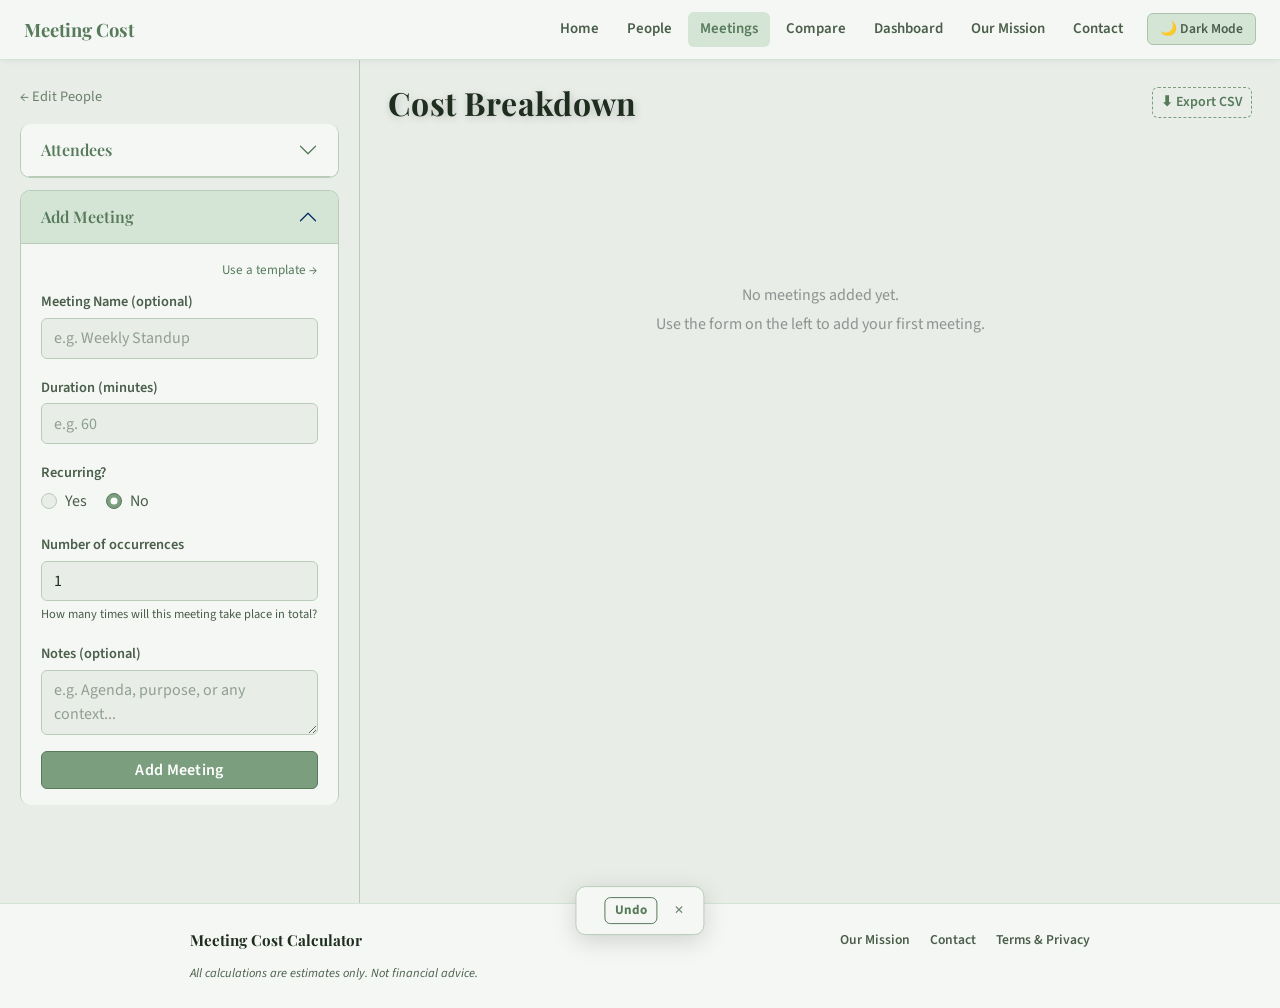
==== commit cec9f317: "Added two new tools. Compare tool to see how changes to meetings could change the cost and a dashboa" ====
--- a/breakdown.html
+++ b/breakdown.html
@@ -20,185 +20,297 @@
   </head>
 
   <body>
-    <div class="breakdown-layout">
-      <!-- ===================== LEFT PANEL =====================
+
+  <div class="breakdown-layout">
+
+    <!-- ===================== LEFT PANEL =====================
        Two accordion sections: Attendees summary and Add Meeting form.
   ======================================================= -->
-      <div class="left-panel">
-        <a href="people.html" class="back-link description"
-          >&larr; Edit People</a
-        >
-
-        <div class="accordion accordion-flush" id="left-accordion">
-          <!-- ---- Attendees accordion section ---- -->
-          <div class="accordion-item">
-            <h2 class="accordion-header" id="heading-attendees">
-              <button
-                class="accordion-button collapsed"
-                type="button"
-                data-bs-toggle="collapse"
-                data-bs-target="#collapse-attendees"
-                aria-expanded="false"
-                aria-controls="collapse-attendees"
-              >
-                Attendees
-              </button>
-            </h2>
-            <div
-              id="collapse-attendees"
-              class="accordion-collapse collapse"
-              aria-labelledby="heading-attendees"
+    <div class="left-panel">
+      <a href="people.html" class="back-link description">&larr; Edit People</a>
+
+      <div class="accordion accordion-flush" id="left-accordion">
+        <!-- ---- Attendees accordion section ---- -->
+        <div class="accordion-item">
+          <h2 class="accordion-header" id="heading-attendees">
+            <button
+              class="accordion-button collapsed"
+              type="button"
+              data-bs-toggle="collapse"
+              data-bs-target="#collapse-attendees"
+              aria-expanded="false"
+              aria-controls="collapse-attendees"
             >
-              <div class="accordion-body">
-                <!-- People list items injected here by breakdown.js -->
-                <ul class="list-unstyled mb-0" id="people-summary-list"></ul>
-              </div>
+              Attendees
+            </button>
+          </h2>
+          <div
+            id="collapse-attendees"
+            class="accordion-collapse collapse"
+            aria-labelledby="heading-attendees"
+          >
+            <div class="accordion-body">
+              <!-- People list items injected here by breakdown.js -->
+              <ul class="list-unstyled mb-0" id="people-summary-list"></ul>
             </div>
           </div>
-
-          <!-- ---- Add Meeting accordion section ---- -->
-          <div class="accordion-item">
-            <h2 class="accordion-header" id="heading-add-meeting">
-              <button
-                class="accordion-button"
-                type="button"
-                data-bs-toggle="collapse"
-                data-bs-target="#collapse-add-meeting"
-                aria-expanded="true"
-                aria-controls="collapse-add-meeting"
-              >
+        </div>
+
+        <!-- ---- Add Meeting accordion section ---- -->
+        <div class="accordion-item">
+          <h2 class="accordion-header" id="heading-add-meeting">
+            <button
+              class="accordion-button"
+              type="button"
+              data-bs-toggle="collapse"
+              data-bs-target="#collapse-add-meeting"
+              aria-expanded="true"
+              aria-controls="collapse-add-meeting"
+            >
+              Add Meeting
+            </button>
+          </h2>
+          <div
+            id="collapse-add-meeting"
+            class="accordion-collapse collapse show"
+            aria-labelledby="heading-add-meeting"
+          >
+            <div class="accordion-body">
+              <div class="mb-2 d-flex justify-content-end">
+                <button type="button" class="btn btn-link btn-sm p-0 description template-btn-link" onclick="openTemplateModal()">Use a template →</button>
+              </div>
+
+              <div class="mb-3">
+                <label class="form-label description" for="meeting-label"
+                  >Meeting Name (optional)</label
+                >
+                <input
+                  type="text"
+                  class="form-control"
+                  id="meeting-label"
+                  placeholder="e.g. Weekly Standup"
+                />
+              </div>
+
+              <div class="mb-3">
+                <label class="form-label description" for="meeting-duration"
+                  >Duration (minutes)</label
+                >
+                <input
+                  type="number"
+                  class="form-control"
+                  id="meeting-duration"
+                  placeholder="e.g. 60"
+                  min="1"
+                />
+              </div>
+
+              <div class="mb-3">
+                <label class="form-label description">Recurring?</label>
+                <div>
+                  <div class="form-check form-check-inline">
+                    <input
+                      class="form-check-input"
+                      type="radio"
+                      name="recurring"
+                      id="recurring-yes"
+                      value="yes"
+                      onchange="toggleRecurring()"
+                    />
+                    <label
+                      class="form-check-label description"
+                      for="recurring-yes"
+                      >Yes</label
+                    >
+                  </div>
+                  <div class="form-check form-check-inline">
+                    <input
+                      class="form-check-input"
+                      type="radio"
+                      name="recurring"
+                      id="recurring-no"
+                      value="no"
+                      onchange="toggleRecurring()"
+                      checked
+                    />
+                    <label
+                      class="form-check-label description"
+                      for="recurring-no"
+                      >No</label
+                    >
+                  </div>
+                </div>
+              </div>
+
+              <div id="one-time-fields" class="mb-3">
+                <label class="form-label description" for="total-occurrences">Number of occurrences</label>
+                <input type="number" class="form-control" id="total-occurrences"
+                  placeholder="e.g. 6" min="1" value="1" />
+                <div class="form-text description" style="font-size:0.78rem;">How many times will this meeting take place in total?</div>
+              </div>
+
+              <div id="recurring-fields" style="display: none" class="mb-3">
+                <label class="form-label description" for="times-per-month"
+                  >Times per month</label
+                >
+                <input
+                  type="number"
+                  class="form-control"
+                  id="times-per-month"
+                  placeholder="e.g. 4"
+                  min="1"
+                />
+              </div>
+
+              <div class="mb-3">
+                <label class="form-label description" for="meeting-notes">Notes (optional)</label>
+                <textarea class="form-control" id="meeting-notes" rows="2"
+                  placeholder="e.g. Agenda, purpose, or any context..."></textarea>
+              </div>
+
+              <button class="btn btn-primary w-100" onclick="addMeeting()">
                 Add Meeting
               </button>
-            </h2>
-            <div
-              id="collapse-add-meeting"
-              class="accordion-collapse collapse show"
-              aria-labelledby="heading-add-meeting"
-            >
-              <div class="accordion-body">
-                <div class="mb-3">
-                  <label class="form-label description" for="meeting-label"
-                    >Meeting Name (optional)</label
-                  >
-                  <input
-                    type="text"
-                    class="form-control"
-                    id="meeting-label"
-                    placeholder="e.g. Weekly Standup"
-                  />
-                </div>
-
-                <div class="mb-3">
-                  <label class="form-label description" for="meeting-duration"
-                    >Duration (minutes)</label
-                  >
-                  <input
-                    type="number"
-                    class="form-control"
-                    id="meeting-duration"
-                    placeholder="e.g. 60"
-                    min="1"
-                  />
-                </div>
-
-                <div class="mb-3">
-                  <label class="form-label description">Recurring?</label>
-                  <div>
-                    <div class="form-check form-check-inline">
-                      <input
-                        class="form-check-input"
-                        type="radio"
-                        name="recurring"
-                        id="recurring-yes"
-                        value="yes"
-                        onchange="toggleRecurring()"
-                      />
-                      <label
-                        class="form-check-label description"
-                        for="recurring-yes"
-                        >Yes</label
-                      >
-                    </div>
-                    <div class="form-check form-check-inline">
-                      <input
-                        class="form-check-input"
-                        type="radio"
-                        name="recurring"
-                        id="recurring-no"
-                        value="no"
-                        onchange="toggleRecurring()"
-                        checked
-                      />
-                      <label
-                        class="form-check-label description"
-                        for="recurring-no"
-                        >No</label
-                      >
-                    </div>
-                  </div>
-                </div>
-
-                <div id="recurring-fields" style="display: none" class="mb-3">
-                  <label class="form-label description" for="times-per-month"
-                    >Times per month</label
-                  >
-                  <input
-                    type="number"
-                    class="form-control"
-                    id="times-per-month"
-                    placeholder="e.g. 4"
-                    min="1"
-                  />
-                </div>
-
-                <button class="btn btn-primary w-100" onclick="addMeeting()">
-                  Add Meeting
-                </button>
-              </div>
             </div>
           </div>
         </div>
-        <!-- /left-accordion -->
-      </div>
-      <!-- /left-panel -->
-
-      <!-- ===================== RIGHT PANEL =====================
+      </div>
+      <!-- /left-accordion -->
+    </div>
+    <!-- /left-panel -->
+
+    <!-- ===================== RIGHT PANEL =====================
        Scrollable accordion of meeting breakdown cards.
        Each meeting is one collapsible accordion item.
   ========================================================= -->
-      <div class="right-panel">
-        <h2 class="header londrina-shadow-regular mb-3">Cost Breakdown</h2>
-
-        <!-- Shown when more than one meeting exists — injected by breakdown.js -->
-        <div
-          id="total-cost-banner"
-          style="display: none"
-          class="total-cost-banner mb-4"
-        >
-          <span class="total-cost-label">Total across all meetings:</span>
-          <span class="total-cost-value" id="total-cost-value"></span>
-        </div>
-
-        <!-- Meeting accordion items injected here by breakdown.js -->
-        <div class="accordion" id="meetings-accordion">
-          <div id="meetings-container"></div>
-        </div>
-
-        <!-- Shown when no meetings have been added yet -->
-        <div id="empty-state" class="empty-state">
-          <p class="description text-muted text-center">
-            No meetings added yet.<br />
-            Use the form on the left to add your first meeting.
-          </p>
-        </div>
+    <div class="right-panel">
+      <div class="right-panel-header mb-3">
+        <h2 class="header londrina-shadow-regular mb-0">Cost Breakdown</h2>
+        <button class="btn btn-sm btn-outline-primary" onclick="exportCSV()">⬇ Export CSV</button>
+      </div>
+
+      <!-- Shown when more than one meeting exists — injected by breakdown.js -->
+      <div
+        id="total-cost-banner"
+        style="display: none"
+        class="total-cost-banner mb-4"
+      >
+        <span class="total-cost-label">Total across all meetings:</span>
+        <span class="total-cost-value" id="total-cost-value"></span>
+        <a href="dashboard.html" class="total-cost-dashboard-link description">View full dashboard →</a>
+      </div>
+
+      <!-- Meeting accordion items injected here by breakdown.js -->
+      <div class="accordion" id="meetings-accordion">
+        <div id="meetings-container"></div>
+      </div>
+
+      <!-- Shown when no meetings have been added yet -->
+      <div id="empty-state" class="empty-state">
+        <p class="description text-muted text-center">
+          No meetings added yet.<br />
+          Use the form on the left to add your first meeting.
+        </p>
       </div>
     </div>
-    <!-- /breakdown-layout -->
-
-    <script src="footer.js"></script>
+
+  </div><!-- /breakdown-layout -->
+
+  <script src="footer.js"></script>
+
+
+  <!-- ===================== EDIT MEETING MODAL ===================== -->
+  <div class="modal fade" id="editMeetingModal" tabindex="-1" aria-labelledby="editMeetingModalLabel" aria-hidden="true">
+    <div class="modal-dialog modal-dialog-centered">
+      <div class="modal-content edit-modal-content">
+
+        <div class="modal-header edit-modal-header">
+          <h5 class="modal-title subheader mb-0" id="editMeetingModalLabel">Edit Meeting</h5>
+          <button type="button" class="btn-close" data-bs-dismiss="modal" aria-label="Close"></button>
+        </div>
+
+        <div class="modal-body">
+          <input type="hidden" id="edit-meeting-id" />
+
+          <div class="mb-3">
+            <label class="form-label description" for="edit-meeting-label">Meeting Name</label>
+            <input type="text" class="form-control" id="edit-meeting-label" placeholder="e.g. Weekly Standup" />
+          </div>
+
+          <div class="mb-3">
+            <label class="form-label description" for="edit-meeting-duration">Duration (minutes)</label>
+            <input type="number" class="form-control" id="edit-meeting-duration" placeholder="e.g. 60" min="1" />
+          </div>
+
+          <div class="mb-3">
+            <label class="form-label description">Recurring?</label>
+            <div>
+              <div class="form-check form-check-inline">
+                <input class="form-check-input" type="radio" name="edit-recurring"
+                  id="edit-recurring-yes" value="yes" onchange="toggleEditRecurring()" />
+                <label class="form-check-label description" for="edit-recurring-yes">Yes</label>
+              </div>
+              <div class="form-check form-check-inline">
+                <input class="form-check-input" type="radio" name="edit-recurring"
+                  id="edit-recurring-no" value="no" onchange="toggleEditRecurring()" checked />
+                <label class="form-check-label description" for="edit-recurring-no">No</label>
+              </div>
+            </div>
+          </div>
+
+          <div id="edit-one-time-fields" class="mb-3">
+            <label class="form-label description" for="edit-total-occurrences">Number of occurrences</label>
+            <input type="number" class="form-control" id="edit-total-occurrences"
+              placeholder="e.g. 6" min="1" value="1" />
+            <div class="form-text description" style="font-size:0.78rem;">How many times will this meeting take place in total?</div>
+          </div>
+
+          <div id="edit-recurring-fields" style="display:none;" class="mb-3">
+            <label class="form-label description" for="edit-times-per-month">Times per month</label>
+            <input type="number" class="form-control" id="edit-times-per-month" placeholder="e.g. 4" min="1" />
+          </div>
+
+          <div class="mb-3">
+            <label class="form-label description" for="edit-meeting-notes">Notes (optional)</label>
+            <textarea class="form-control" id="edit-meeting-notes" rows="2"
+              placeholder="e.g. Agenda, purpose, or any context..."></textarea>
+          </div>
+        </div>
+
+        <div class="modal-footer edit-modal-footer">
+          <button type="button" class="btn btn-outline-secondary" data-bs-dismiss="modal">Cancel</button>
+          <button type="button" class="btn btn-primary" onclick="saveEditMeeting()">Save Changes</button>
+        </div>
+
+      </div>
+    </div>
+  </div>
 
     <!-- Bootstrap JS required for accordion toggling -->
-    <script src="https://cdn.jsdelivr.net/npm/bootstrap@5.3.0/dist/js/bootstrap.bundle.min.js"></script>
+  
+  <!-- ===== UNDO TOAST ===== -->
+  <div id="undo-toast" class="undo-toast">
+    <span id="undo-toast-msg"></span>
+    <button class="btn btn-sm undo-toast-btn" onclick="undoDelete()">Undo</button>
+    <button class="btn btn-sm undo-toast-dismiss" onclick="dismissUndoToast()">✕</button>
+  </div>
+
+  <!-- ===== TEMPLATE MODAL ===== -->
+  <div class="modal fade" id="templateModal" tabindex="-1" aria-labelledby="templateModalLabel" aria-hidden="true">
+    <div class="modal-dialog modal-dialog-centered">
+      <div class="modal-content edit-modal-content">
+        <div class="modal-header edit-modal-header">
+          <h5 class="modal-title subheader mb-0" id="templateModalLabel">Choose a Template</h5>
+          <button type="button" class="btn-close" data-bs-dismiss="modal" aria-label="Close"></button>
+        </div>
+        <div class="modal-body p-0">
+          <div id="template-list"></div>
+        </div>
+      </div>
+    </div>
+  </div>
+
+  <script src="https://cdn.jsdelivr.net/npm/bootstrap@5.3.0/dist/js/bootstrap.bundle.min.js"></script>
     <script src="shared.js"></script>
     <script src="navbar.js"></script>
     <script src="breakdown.js"></script>
--- a/styles.css
+++ b/styles.css
@@ -10,44 +10,44 @@
    Google Font import — Playfair Display for headings,
    Source Sans 3 for body text
    ------------------------------------------------------------ */
-@import url('https://fonts.googleapis.com/css2?family=Playfair+Display:wght@600;700&family=Source+Sans+3:wght@400;600&display=swap');
+@import url("https://fonts.googleapis.com/css2?family=Playfair+Display:wght@600;700&family=Source+Sans+3:wght@400;600&display=swap");
 
 /* ------------------------------------------------------------
    Light mode CSS variables (default)
    ------------------------------------------------------------ */
 :root {
-  --bg-page:         #e8ede8;
-  --bg-card:         #f4f7f4;
-  --bg-card-inner:   #eaf0ea;
-  --border:          #b8ccb8;
-  --text-primary:    #1e2d1e;
-  --text-secondary:  #4a5e4a;
-  --text-muted:      #6b806b;
+  --bg-page: #e8ede8;
+  --bg-card: #f4f7f4;
+  --bg-card-inner: #eaf0ea;
+  --border: #b8ccb8;
+  --text-primary: #1e2d1e;
+  --text-secondary: #4a5e4a;
+  --text-muted: #6b806b;
 
   /* Sage green palette */
-  --sage:            #7a9e7e;
-  --sage-dark:       #567a5a;
-  --sage-light:      #a8c5ab;
-  --sage-subtle:     #d4e4d5;
+  --sage: #7a9e7e;
+  --sage-dark: #567a5a;
+  --sage-light: #a8c5ab;
+  --sage-subtle: #d4e4d5;
 
   /* Accent — warm terracotta for CTAs and highlights */
-  --accent:          #c17f5a;
-  --accent-dark:     #9e6240;
-  --accent-light:    #d9a484;
+  --accent: #c17f5a;
+  --accent-dark: #9e6240;
+  --accent-light: #d9a484;
 
   /* Danger */
-  --danger:          #b85c5c;
-  --danger-hover:    #983d3d;
+  --danger: #b85c5c;
+  --danger-hover: #983d3d;
 
   /* Shadows */
-  --shadow-sm:       0 2px 8px rgba(60, 80, 60, 0.10);
-  --shadow-md:       0 4px 20px rgba(60, 80, 60, 0.14);
+  --shadow-sm: 0 2px 8px rgba(60, 80, 60, 0.1);
+  --shadow-md: 0 4px 20px rgba(60, 80, 60, 0.14);
 
   /* Divider */
-  --hr:              #c5d8c5;
+  --hr: #c5d8c5;
 
   /* Theme toggle icon */
-  --toggle-icon:     '☀️';
+  --toggle-icon: "☀️";
 }
 
 /* ------------------------------------------------------------
@@ -57,93 +57,99 @@
    ------------------------------------------------------------ */
 @media (prefers-color-scheme: dark) {
   :root:not([data-theme="light"]) {
-    --bg-page:         #1a231a;
-    --bg-card:         #22302a;
-    --bg-card-inner:   #1e2b22;
-    --border:          #3a5040;
-    --text-primary:    #e8f0e8;   /* near-white with green tint — passes WCAG AAA */
-    --text-secondary:  #b8d0b8;   /* light sage — passes WCAG AA (4.7:1 on bg-card) */
-    --text-muted:      #8faa8f;   /* muted sage — passes WCAG AA (3.1:1, used for placeholders only) */
-    --sage:            #7a9e7e;
-    --sage-dark:       #c0dbc2;   /* flipped to light sage for dark bg — passes WCAG AA (6.2:1) */
-    --sage-light:      #6a8f6e;   /* darker for decorative underlines so they don't overpower */
-    --sage-subtle:     #2a3d2e;
-    --accent:          #d9a484;   /* lightened terracotta — passes WCAG AA on dark bg */
-    --accent-dark:     #e8b899;
-    --accent-light:    #c17f5a;
-    --danger:          #e08080;   /* lightened danger — passes WCAG AA */
-    --danger-hover:    #c47070;
-    --shadow-sm:       0 2px 8px rgba(0, 0, 0, 0.35);
-    --shadow-md:       0 4px 20px rgba(0, 0, 0, 0.45);
-    --hr:              #3a5040;
+    --bg-page: #1a231a;
+    --bg-card: #22302a;
+    --bg-card-inner: #1e2b22;
+    --border: #3a5040;
+    --text-primary: #e8f0e8; /* near-white with green tint — passes WCAG AAA */
+    --text-secondary: #b8d0b8; /* light sage — passes WCAG AA (4.7:1 on bg-card) */
+    --text-muted: #8faa8f; /* muted sage — passes WCAG AA (3.1:1, used for placeholders only) */
+    --sage: #7a9e7e;
+    --sage-dark: #c0dbc2; /* flipped to light sage for dark bg — passes WCAG AA (6.2:1) */
+    --sage-light: #6a8f6e; /* darker for decorative underlines so they don't overpower */
+    --sage-subtle: #2a3d2e;
+    --accent: #d9a484; /* lightened terracotta — passes WCAG AA on dark bg */
+    --accent-dark: #e8b899;
+    --accent-light: #c17f5a;
+    --danger: #e08080; /* lightened danger — passes WCAG AA */
+    --danger-hover: #c47070;
+    --shadow-sm: 0 2px 8px rgba(0, 0, 0, 0.35);
+    --shadow-md: 0 4px 20px rgba(0, 0, 0, 0.45);
+    --hr: #3a5040;
   }
 }
 
 /* Manual dark override (via JS toggle) */
 [data-theme="dark"] {
-  --bg-page:         #1a231a;
-  --bg-card:         #22302a;
-  --bg-card-inner:   #1e2b22;
-  --border:          #3a5040;
-  --text-primary:    #e8f0e8;   /* near-white with green tint — passes WCAG AAA */
-  --text-secondary:  #b8d0b8;   /* light sage — passes WCAG AA (4.7:1 on bg-card) */
-  --text-muted:      #8faa8f;   /* muted sage — passes WCAG AA (3.1:1, used for placeholders only) */
-  --sage:            #7a9e7e;
-  --sage-dark:       #c0dbc2;   /* flipped to light sage for dark bg — passes WCAG AA (6.2:1) */
-  --sage-light:      #6a8f6e;   /* darker for decorative underlines so they don't overpower */
-  --sage-subtle:     #2a3d2e;
-  --accent:          #d9a484;   /* lightened terracotta — passes WCAG AA on dark bg */
-  --accent-dark:     #e8b899;
-  --accent-light:    #c17f5a;
-  --danger:          #e08080;   /* lightened danger — passes WCAG AA */
-  --danger-hover:    #c47070;
-  --shadow-sm:       0 2px 8px rgba(0, 0, 0, 0.35);
-  --shadow-md:       0 4px 20px rgba(0, 0, 0, 0.45);
-  --hr:              #3a5040;
+  --bg-page: #1a231a;
+  --bg-card: #22302a;
+  --bg-card-inner: #1e2b22;
+  --border: #3a5040;
+  --text-primary: #e8f0e8; /* near-white with green tint — passes WCAG AAA */
+  --text-secondary: #b8d0b8; /* light sage — passes WCAG AA (4.7:1 on bg-card) */
+  --text-muted: #8faa8f; /* muted sage — passes WCAG AA (3.1:1, used for placeholders only) */
+  --sage: #7a9e7e;
+  --sage-dark: #c0dbc2; /* flipped to light sage for dark bg — passes WCAG AA (6.2:1) */
+  --sage-light: #6a8f6e; /* darker for decorative underlines so they don't overpower */
+  --sage-subtle: #2a3d2e;
+  --accent: #d9a484; /* lightened terracotta — passes WCAG AA on dark bg */
+  --accent-dark: #e8b899;
+  --accent-light: #c17f5a;
+  --danger: #e08080; /* lightened danger — passes WCAG AA */
+  --danger-hover: #c47070;
+  --shadow-sm: 0 2px 8px rgba(0, 0, 0, 0.35);
+  --shadow-md: 0 4px 20px rgba(0, 0, 0, 0.45);
+  --hr: #3a5040;
 }
 
 /* Manual light override (via JS toggle) */
 [data-theme="light"] {
-  --bg-page:         #e8ede8;
-  --bg-card:         #f4f7f4;
-  --bg-card-inner:   #eaf0ea;
-  --border:          #b8ccb8;
-  --text-primary:    #1e2d1e;
-  --text-secondary:  #4a5e4a;
-  --text-muted:      #6b806b;
-  --sage:            #7a9e7e;
-  --sage-dark:       #567a5a;
-  --sage-light:      #a8c5ab;
-  --sage-subtle:     #d4e4d5;
-  --accent:          #c17f5a;
-  --accent-dark:     #9e6240;
-  --accent-light:    #d9a484;
-  --danger:          #b85c5c;
-  --danger-hover:    #983d3d;
-  --shadow-sm:       0 2px 8px rgba(60, 80, 60, 0.10);
-  --shadow-md:       0 4px 20px rgba(60, 80, 60, 0.14);
-  --hr:              #c5d8c5;
+  --bg-page: #e8ede8;
+  --bg-card: #f4f7f4;
+  --bg-card-inner: #eaf0ea;
+  --border: #b8ccb8;
+  --text-primary: #1e2d1e;
+  --text-secondary: #4a5e4a;
+  --text-muted: #6b806b;
+  --sage: #7a9e7e;
+  --sage-dark: #567a5a;
+  --sage-light: #a8c5ab;
+  --sage-subtle: #d4e4d5;
+  --accent: #c17f5a;
+  --accent-dark: #9e6240;
+  --accent-light: #d9a484;
+  --danger: #b85c5c;
+  --danger-hover: #983d3d;
+  --shadow-sm: 0 2px 8px rgba(60, 80, 60, 0.1);
+  --shadow-md: 0 4px 20px rgba(60, 80, 60, 0.14);
+  --hr: #c5d8c5;
 }
 
 /* ------------------------------------------------------------
    Base styles
    ------------------------------------------------------------ */
-*, *::before, *::after {
+*,
+*::before,
+*::after {
   box-sizing: border-box;
 }
 
 html {
-  transition: background-color 0.3s ease, color 0.3s ease;
+  transition:
+    background-color 0.3s ease,
+    color 0.3s ease;
 }
 
 body {
   background-color: var(--bg-page);
   color: var(--text-primary);
-  font-family: 'Source Sans 3', sans-serif;
+  font-family: "Source Sans 3", sans-serif;
   font-size: 1rem;
   line-height: 1.6;
   min-height: 100vh;
-  transition: background-color 0.3s ease, color 0.3s ease;
+  transition:
+    background-color 0.3s ease,
+    color 0.3s ease;
 }
 
 /* ------------------------------------------------------------
@@ -158,11 +164,14 @@
   border-radius: 50px;
   padding: 0.35rem 0.85rem;
   font-size: 0.85rem;
-  font-family: 'Source Sans 3', sans-serif;
+  font-family: "Source Sans 3", sans-serif;
   color: var(--text-secondary);
   cursor: pointer;
   box-shadow: var(--shadow-sm);
-  transition: background 0.2s, border-color 0.2s, color 0.2s;
+  transition:
+    background 0.2s,
+    border-color 0.2s,
+    color 0.2s;
   z-index: 1000;
 }
 
@@ -176,27 +185,27 @@
    Typography
    ------------------------------------------------------------ */
 .header {
-  font-family: 'Playfair Display', serif;
+  font-family: "Playfair Display", serif;
   text-align: center;
   color: var(--text-primary);
-  text-shadow: 1px 2px 8px rgba(0,0,0,0.18);
+  text-shadow: 1px 2px 8px rgba(0, 0, 0, 0.18);
   letter-spacing: 0.01em;
 }
 
 p.header {
   font-size: 1.1rem;
   color: var(--text-secondary);
-  font-family: 'Source Sans 3', sans-serif;
+  font-family: "Source Sans 3", sans-serif;
   text-shadow: none;
 }
 
 .londrina-shadow-regular {
-  font-family: 'Playfair Display', serif;
+  font-family: "Playfair Display", serif;
   font-weight: 700;
 }
 
 .subheader {
-  font-family: 'Playfair Display', serif;
+  font-family: "Playfair Display", serif;
   color: var(--sage-dark);
   text-decoration: underline;
   text-decoration-color: var(--sage-light);
@@ -209,13 +218,21 @@
   color: var(--text-secondary);
 }
 
-.blue  { text-shadow: 1px 2px 6px rgba(60, 100, 180, 0.5); }
-.green { text-shadow: 1px 2px 6px rgba(60, 140, 80, 0.5);  }
-.yellow{ text-shadow: 1px 2px 6px rgba(180, 160, 40, 0.5); }
-.red   { text-shadow: 1px 2px 6px rgba(180, 60, 60, 0.5);  }
+.blue {
+  text-shadow: 1px 2px 6px rgba(60, 100, 180, 0.5);
+}
+.green {
+  text-shadow: 1px 2px 6px rgba(60, 140, 80, 0.5);
+}
+.yellow {
+  text-shadow: 1px 2px 6px rgba(180, 160, 40, 0.5);
+}
+.red {
+  text-shadow: 1px 2px 6px rgba(180, 60, 60, 0.5);
+}
 
 .reviewHeader {
-  font-family: 'Playfair Display', serif;
+  font-family: "Playfair Display", serif;
   text-align: center;
   text-decoration: underline;
   text-decoration-color: var(--sage-light);
@@ -231,7 +248,9 @@
   border-radius: 10px;
   box-shadow: var(--shadow-sm);
   margin: 1.5rem 0;
-  transition: background-color 0.3s ease, border-color 0.3s ease;
+  transition:
+    background-color 0.3s ease,
+    border-color 0.3s ease;
 }
 
 .card-body {
@@ -261,9 +280,12 @@
   border: 1px solid var(--border);
   border-radius: 6px;
   color: var(--text-primary);
-  font-family: 'Source Sans 3', sans-serif;
+  font-family: "Source Sans 3", sans-serif;
   padding: 0.45rem 0.75rem;
-  transition: border-color 0.2s, box-shadow 0.2s, background-color 0.3s;
+  transition:
+    border-color 0.2s,
+    box-shadow 0.2s,
+    background-color 0.3s;
 }
 
 .form-control:focus {
@@ -305,18 +327,21 @@
 
 /* Primary button — sage green */
 .btn-primary {
-  --bs-btn-bg:              var(--sage);
-  --bs-btn-border-color:    var(--sage-dark);
-  --bs-btn-hover-bg:        var(--sage-dark);
+  --bs-btn-bg: var(--sage);
+  --bs-btn-border-color: var(--sage-dark);
+  --bs-btn-hover-bg: var(--sage-dark);
   --bs-btn-hover-border-color: var(--sage-dark);
-  --bs-btn-active-bg:       var(--sage-dark);
-  --bs-btn-color:           #fff;
-  --bs-btn-hover-color:     #fff;
-  font-family: 'Source Sans 3', sans-serif;
+  --bs-btn-active-bg: var(--sage-dark);
+  --bs-btn-color: #fff;
+  --bs-btn-hover-color: #fff;
+  font-family: "Source Sans 3", sans-serif;
   font-weight: 600;
   letter-spacing: 0.02em;
   border-radius: 6px;
-  transition: background-color 0.2s, border-color 0.2s, box-shadow 0.2s;
+  transition:
+    background-color 0.2s,
+    border-color 0.2s,
+    box-shadow 0.2s;
 }
 
 .btn-primary:focus {
@@ -325,13 +350,13 @@
 
 /* Outline primary — sage border */
 .btn-outline-primary {
-  --bs-btn-color:            var(--sage-dark);
-  --bs-btn-border-color:     var(--sage);
-  --bs-btn-hover-bg:         var(--sage-subtle);
-  --bs-btn-hover-color:      var(--sage-dark);
+  --bs-btn-color: var(--sage-dark);
+  --bs-btn-border-color: var(--sage);
+  --bs-btn-hover-bg: var(--sage-subtle);
+  --bs-btn-hover-color: var(--sage-dark);
   --bs-btn-hover-border-color: var(--sage-dark);
-  --bs-btn-active-bg:        var(--sage-subtle);
-  font-family: 'Source Sans 3', sans-serif;
+  --bs-btn-active-bg: var(--sage-subtle);
+  font-family: "Source Sans 3", sans-serif;
   font-weight: 600;
   border-style: dashed;
   border-radius: 6px;
@@ -339,24 +364,24 @@
 
 /* Outline secondary — muted for "Back" button */
 .btn-outline-secondary {
-  --bs-btn-color:            var(--text-muted);
-  --bs-btn-border-color:     var(--border);
-  --bs-btn-hover-bg:         var(--bg-card-inner);
-  --bs-btn-hover-color:      var(--text-secondary);
+  --bs-btn-color: var(--text-muted);
+  --bs-btn-border-color: var(--border);
+  --bs-btn-hover-bg: var(--bg-card-inner);
+  --bs-btn-hover-color: var(--text-secondary);
   --bs-btn-hover-border-color: var(--text-muted);
-  font-family: 'Source Sans 3', sans-serif;
+  font-family: "Source Sans 3", sans-serif;
   font-weight: 600;
   border-radius: 6px;
 }
 
 /* Outline danger — remove button */
 .btn-outline-danger {
-  --bs-btn-color:            var(--danger);
-  --bs-btn-border-color:     var(--danger);
-  --bs-btn-hover-bg:         var(--danger);
-  --bs-btn-hover-color:      #fff;
+  --bs-btn-color: var(--danger);
+  --bs-btn-border-color: var(--danger);
+  --bs-btn-hover-bg: var(--danger);
+  --bs-btn-hover-color: #fff;
   --bs-btn-hover-border-color: var(--danger-hover);
-  font-family: 'Source Sans 3', sans-serif;
+  font-family: "Source Sans 3", sans-serif;
   font-size: 0.8rem;
   font-weight: 600;
   border-radius: 6px;
@@ -384,7 +409,7 @@
 
 .table thead th {
   color: var(--sage-dark);
-  font-family: 'Playfair Display', serif;
+  font-family: "Playfair Display", serif;
   font-size: 0.9rem;
   border-bottom: 2px solid var(--sage-light);
 }
@@ -415,7 +440,7 @@
    Result total output
    ------------------------------------------------------------ */
 #result-output {
-  font-family: 'Playfair Display', serif;
+  font-family: "Playfair Display", serif;
   font-size: 1.15rem;
   font-weight: 600;
   color: var(--accent);
@@ -442,8 +467,17 @@
 /* ------------------------------------------------------------
    Smooth transitions for theme switching
    ------------------------------------------------------------ */
-.card, .form-control, .btn, .table, body, input, label {
-  transition: background-color 0.3s ease, border-color 0.3s ease, color 0.3s ease;
+.card,
+.form-control,
+.btn,
+.table,
+body,
+input,
+label {
+  transition:
+    background-color 0.3s ease,
+    border-color 0.3s ease,
+    color 0.3s ease;
 }
 
 /* ------------------------------------------------------------
@@ -453,7 +487,8 @@
    ------------------------------------------------------------ */
 [data-theme="dark"],
 @media (prefers-color-scheme: dark) {
-  :root:not([data-theme="light"]) {}
+  :root:not([data-theme="light"]) {
+  }
 }
 
 /* Applied to both manual dark and OS dark */
@@ -552,17 +587,19 @@
   min-width: 300px;
   flex-shrink: 0;
   overflow-y: auto;
-  padding: 4.5rem 1.25rem 1.5rem;   /* top padding clears the fixed theme toggle */
+  padding: 4.5rem 1.25rem 1.5rem; /* top padding clears the fixed theme toggle */
   border-right: 1px solid var(--border);
   background-color: var(--bg-page);
-  transition: background-color 0.3s ease, border-color 0.3s ease;
+  transition:
+    background-color 0.3s ease,
+    border-color 0.3s ease;
 }
 
 /* ---- Right panel ---- */
 .right-panel {
   flex: 1;
   overflow-y: auto;
-  padding: 4.5rem 1.75rem 1.5rem;   /* top padding clears the fixed theme toggle */
+  padding: 4.5rem 1.75rem 1.5rem; /* top padding clears the fixed theme toggle */
   background-color: var(--bg-page);
   transition: background-color 0.3s ease;
 }
@@ -605,7 +642,7 @@
 
 /* Total cost line at the bottom of each meeting card */
 .meeting-total {
-  font-family: 'Playfair Display', serif;
+  font-family: "Playfair Display", serif;
   font-size: 1.05rem;
   font-weight: 600;
   color: var(--accent);
@@ -650,7 +687,9 @@
 /* All person rows are clickable */
 .person-row {
   cursor: pointer;
-  transition: background-color 0.15s, opacity 0.2s;
+  transition:
+    background-color 0.15s,
+    opacity 0.2s;
   user-select: none; /* prevent text selection on rapid clicks */
 }
 
@@ -716,7 +755,7 @@
 .accordion-button {
   background-color: var(--bg-card);
   color: var(--sage-dark);
-  font-family: 'Playfair Display', serif;
+  font-family: "Playfair Display", serif;
   font-size: 1rem;
   font-weight: 600;
   border-bottom: 1px solid var(--border);
@@ -797,7 +836,7 @@
 }
 
 .meeting-accordion-title {
-  font-family: 'Playfair Display', serif;
+  font-family: "Playfair Display", serif;
   font-size: 1rem;
   font-weight: 600;
   white-space: nowrap;
@@ -806,7 +845,7 @@
 }
 
 .meeting-accordion-detail {
-  font-family: 'Source Sans 3', sans-serif;
+  font-family: "Source Sans 3", sans-serif;
   font-size: 0.78rem;
   color: var(--text-muted);
   font-weight: 400;
@@ -836,18 +875,20 @@
   border: 1px solid var(--sage-light);
   border-radius: 8px;
   padding: 0.65rem 1rem;
-  transition: background-color 0.3s ease, border-color 0.3s ease;
+  transition:
+    background-color 0.3s ease,
+    border-color 0.3s ease;
 }
 
 .total-cost-label {
-  font-family: 'Source Sans 3', sans-serif;
+  font-family: "Source Sans 3", sans-serif;
   font-size: 0.9rem;
   font-weight: 600;
   color: var(--text-secondary);
 }
 
 .total-cost-value {
-  font-family: 'Playfair Display', serif;
+  font-family: "Playfair Display", serif;
   font-size: 1.15rem;
   font-weight: 700;
   color: var(--accent);
@@ -861,8 +902,14 @@
 
 /* ---- Fade-in animation for new meeting cards ---- */
 @keyframes fadeSlideIn {
-  from { opacity: 0; transform: translateY(10px); }
-  to   { opacity: 1; transform: translateY(0); }
+  from {
+    opacity: 0;
+    transform: translateY(10px);
+  }
+  to {
+    opacity: 1;
+    transform: translateY(0);
+  }
 }
 
 .meeting-accordion-item {
@@ -907,7 +954,7 @@
 /* ---- Pill badge on recurring meetings in the header ---- */
 .meeting-recurring-badge {
   display: inline-block;
-  font-family: 'Source Sans 3', sans-serif;
+  font-family: "Source Sans 3", sans-serif;
   font-size: 0.68rem;
   font-weight: 600;
   text-transform: uppercase;
@@ -949,7 +996,9 @@
 
 /* ---- Back link arrow animation on hover ---- */
 .back-link {
-  transition: color 0.2s, transform 0.2s;
+  transition:
+    color 0.2s,
+    transform 0.2s;
   display: inline-flex;
   align-items: center;
   gap: 0.25rem;
@@ -967,7 +1016,7 @@
 
 /* ---- Meeting total preview in collapsed accordion header ---- */
 .meeting-accordion-total {
-  font-family: 'Playfair Display', serif;
+  font-family: "Playfair Display", serif;
   font-weight: 600;
   color: var(--accent);
 }
@@ -989,11 +1038,11 @@
   position: sticky;
   top: 0;
   z-index: 100;
-  box-shadow: 0 1px 6px rgba(0,0,0,0.06);
+  box-shadow: 0 1px 6px rgba(0, 0, 0, 0.06);
 }
 
 .site-nav-brand {
-  font-family: 'Playfair Display', serif;
+  font-family: "Playfair Display", serif;
   font-weight: 700;
   font-size: 1.15rem;
   color: var(--sage-dark) !important;
@@ -1001,13 +1050,15 @@
 }
 
 .site-nav-link {
-  font-family: 'Source Sans 3', sans-serif;
+  font-family: "Source Sans 3", sans-serif;
   font-size: 0.93rem;
   font-weight: 600;
   color: var(--text-secondary) !important;
   border-radius: 6px;
   padding: 0.35rem 0.75rem !important;
-  transition: background 0.15s, color 0.15s;
+  transition:
+    background 0.15s,
+    color 0.15s;
   text-decoration: none;
 }
 
@@ -1026,7 +1077,7 @@
 }
 
 .site-nav-theme-btn {
-  font-family: 'Source Sans 3', sans-serif;
+  font-family: "Source Sans 3", sans-serif;
   font-size: 0.85rem;
   font-weight: 600;
   color: var(--text-secondary);
@@ -1034,7 +1085,9 @@
   border: 1px solid var(--sage-light);
   border-radius: 6px;
   padding: 0.3rem 0.75rem;
-  transition: background 0.15s, color 0.15s;
+  transition:
+    background 0.15s,
+    color 0.15s;
   white-space: nowrap;
 }
 
@@ -1100,7 +1153,7 @@
 }
 
 .home-hero-eyebrow {
-  font-family: 'Source Sans 3', sans-serif;
+  font-family: "Source Sans 3", sans-serif;
   font-size: 0.85rem;
   font-weight: 600;
   text-transform: uppercase;
@@ -1117,7 +1170,7 @@
 }
 
 .home-hero-subtitle {
-  font-family: 'Source Sans 3', sans-serif;
+  font-family: "Source Sans 3", sans-serif;
   font-size: 1.1rem;
   color: var(--text-secondary);
   line-height: 1.7;
@@ -1177,7 +1230,9 @@
   display: flex;
   flex-direction: column;
   gap: 0.6rem;
-  transition: box-shadow 0.2s, transform 0.2s;
+  transition:
+    box-shadow 0.2s,
+    transform 0.2s;
 }
 
 .home-feature-card:hover {
@@ -1191,7 +1246,7 @@
 }
 
 .home-feature-title {
-  font-family: 'Playfair Display', serif;
+  font-family: "Playfair Display", serif;
   font-size: 1.3rem;
   font-weight: 700;
   color: var(--text-primary);
@@ -1206,7 +1261,7 @@
 }
 
 .home-feature-link {
-  font-family: 'Source Sans 3', sans-serif;
+  font-family: "Source Sans 3", sans-serif;
   font-size: 0.9rem;
   font-weight: 600;
   color: var(--sage-dark);
@@ -1286,7 +1341,7 @@
 
 /* ---- Legal page ---- */
 .legal-subheading {
-  font-family: 'Source Sans 3', sans-serif;
+  font-family: "Source Sans 3", sans-serif;
   font-size: 0.95rem;
   font-weight: 700;
   color: var(--text-primary);
@@ -1318,7 +1373,7 @@
 }
 
 .site-footer-brand {
-  font-family: 'Playfair Display', serif;
+  font-family: "Playfair Display", serif;
   font-weight: 700;
   font-size: 0.95rem;
   color: var(--text-primary);
@@ -1330,7 +1385,7 @@
 }
 
 .site-footer-links a {
-  font-family: 'Source Sans 3', sans-serif;
+  font-family: "Source Sans 3", sans-serif;
   font-size: 0.85rem;
   font-weight: 600;
   color: var(--text-secondary);
@@ -1343,7 +1398,7 @@
 }
 
 .site-footer-note {
-  font-family: 'Source Sans 3', sans-serif;
+  font-family: "Source Sans 3", sans-serif;
   font-size: 0.78rem;
   color: var(--text-secondary);
   font-style: italic;
@@ -1352,8 +1407,14 @@
 
 /* ---- Polish ---- */
 @keyframes fadeSlideIn {
-  from { opacity: 0; transform: translateY(10px); }
-  to   { opacity: 1; transform: translateY(0); }
+  from {
+    opacity: 0;
+    transform: translateY(10px);
+  }
+  to {
+    opacity: 1;
+    transform: translateY(0);
+  }
 }
 
 .meeting-accordion-item {
@@ -1366,10 +1427,14 @@
 }
 
 .left-panel::-webkit-scrollbar,
-.right-panel::-webkit-scrollbar { width: 6px; }
+.right-panel::-webkit-scrollbar {
+  width: 6px;
+}
 
 .left-panel::-webkit-scrollbar-track,
-.right-panel::-webkit-scrollbar-track { background: transparent; }
+.right-panel::-webkit-scrollbar-track {
+  background: transparent;
+}
 
 .left-panel::-webkit-scrollbar-thumb,
 .right-panel::-webkit-scrollbar-thumb {
@@ -1377,13 +1442,18 @@
   border-radius: 99px;
 }
 
-.meeting-total { font-size: 1.1rem; padding-top: 0.25rem; }
-
-.meeting-accordion-title { font-size: 1.05rem; }
+.meeting-total {
+  font-size: 1.1rem;
+  padding-top: 0.25rem;
+}
+
+.meeting-accordion-title {
+  font-size: 1.05rem;
+}
 
 .meeting-recurring-badge {
   display: inline-block;
-  font-family: 'Source Sans 3', sans-serif;
+  font-family: "Source Sans 3", sans-serif;
   font-size: 0.68rem;
   font-weight: 600;
   text-transform: uppercase;
@@ -1406,12 +1476,14 @@
 }
 
 .meeting-accordion-total {
-  font-family: 'Playfair Display', serif;
+  font-family: "Playfair Display", serif;
   font-weight: 600;
   color: var(--accent);
 }
 
-.person-toggle-hint { font-style: italic; }
+.person-toggle-hint {
+  font-style: italic;
+}
 
 .person-row:focus-visible {
   outline: 2px solid var(--sage);
@@ -1419,27 +1491,35 @@
 }
 
 .back-link {
-  transition: color 0.2s, transform 0.2s;
+  transition:
+    color 0.2s,
+    transform 0.2s;
   display: inline-flex;
   align-items: center;
   gap: 0.25rem;
 }
 
-.back-link:hover { transform: translateX(-3px); }
+.back-link:hover {
+  transform: translateX(-3px);
+}
 
 /* ---- Attended input ---- */
-.attended-col { width: 80px; white-space: nowrap; }
+.attended-col {
+  width: 80px;
+  white-space: nowrap;
+}
 
 .attended-input {
   width: 44px;
   padding: 0.15rem 0.3rem;
   font-size: 0.82rem;
-  font-family: 'Source Sans 3', sans-serif;
+  font-family: "Source Sans 3", sans-serif;
   text-align: center;
   border: 1px solid var(--sage-light);
   border-radius: 4px;
   background: var(--bg-card-inner);
   color: var(--text-primary);
+  appearance: textfield;
   -moz-appearance: textfield;
 }
 
@@ -1468,12 +1548,27 @@
     border-bottom: 1px solid var(--border);
     overflow-y: visible;
   }
-  .right-panel { overflow-y: visible; padding-bottom: 3rem; }
-  .home-hero { padding: 4rem 1.25rem 3rem; }
-  .content-page { padding: 2rem 1.25rem 4rem; }
-  .content-cta { flex-direction: column; align-items: flex-start; }
-  .people-page-wrapper { padding: 2rem 1rem 4rem; }
-  .site-footer-inner { flex-direction: column; align-items: flex-start; }
+  .right-panel {
+    overflow-y: visible;
+    padding-bottom: 3rem;
+  }
+  .home-hero {
+    padding: 4rem 1.25rem 3rem;
+  }
+  .content-page {
+    padding: 2rem 1.25rem 4rem;
+  }
+  .content-cta {
+    flex-direction: column;
+    align-items: flex-start;
+  }
+  .people-page-wrapper {
+    padding: 2rem 1rem 4rem;
+  }
+  .site-footer-inner {
+    flex-direction: column;
+    align-items: flex-start;
+  }
 }
 
 /* ---- Contact page link cards ---- */
@@ -1493,7 +1588,10 @@
   border-radius: 10px;
   padding: 1rem 1.25rem;
   text-decoration: none;
-  transition: box-shadow 0.2s, transform 0.15s, border-color 0.2s;
+  transition:
+    box-shadow 0.2s,
+    transform 0.15s,
+    border-color 0.2s;
 }
 
 .contact-link-card:hover {
@@ -1516,14 +1614,14 @@
 }
 
 .contact-link-label {
-  font-family: 'Playfair Display', serif;
+  font-family: "Playfair Display", serif;
   font-size: 1rem;
   font-weight: 600;
   color: var(--text-primary);
 }
 
 .contact-link-value {
-  font-family: 'Source Sans 3', sans-serif;
+  font-family: "Source Sans 3", sans-serif;
   font-size: 0.85rem;
   color: var(--text-secondary);
   margin-top: 0.1rem;
@@ -1539,3 +1637,1567 @@
 .contact-link-card:hover .contact-link-arrow {
   transform: translateX(3px);
 }
+
+/* ---- Salary type toggle (people page) ---- */
+.salary-type-toggle {
+  display: flex;
+  align-items: center;
+  gap: 0.75rem;
+}
+
+.salary-type-label {
+  font-size: 0.9rem;
+  white-space: nowrap;
+}
+
+/* ---- Right panel header (heading + export button) ---- */
+.right-panel-header {
+  display: flex;
+  align-items: center;
+  justify-content: space-between;
+  gap: 1rem;
+}
+
+/* ---- Meeting notes display in accordion body ---- */
+.meeting-notes-text {
+  font-family: "Source Sans 3", sans-serif;
+  font-size: 0.88rem;
+  color: var(--text-secondary);
+  font-style: italic;
+  background: var(--bg-card-inner);
+  border-left: 3px solid var(--sage-light);
+  border-radius: 0 6px 6px 0;
+  padding: 0.5rem 0.75rem;
+  margin-bottom: 0.75rem;
+}
+
+/* ---- Duplicate + Remove button group in accordion header ---- */
+.meeting-accordion-actions {
+  display: flex;
+  gap: 0.35rem;
+  align-items: center;
+  order: 2;
+  flex-shrink: 0;
+}
+
+.meeting-dup-btn {
+  font-size: 0.75rem;
+  padding: 0.2rem 0.5rem;
+}
+
+/* ---- Per-person salary type toggle ---- */
+.salary-input-group {
+  display: flex;
+  flex-direction: column;
+}
+
+.salary-type-btns {
+  width: 100%;
+}
+
+.salary-type-btns .btn {
+  flex: 1;
+  font-size: 0.75rem;
+  padding: 0.2rem 0.4rem;
+}
+
+/* ---- Edit meeting button ---- */
+.meeting-edit-btn {
+  font-size: 0.75rem;
+  padding: 0.2rem 0.5rem;
+}
+
+/* ---- Edit modal ---- */
+.edit-modal-content {
+  background-color: var(--bg-card);
+  border: 1px solid var(--border);
+  border-radius: 12px;
+  color: var(--text-primary);
+}
+
+.edit-modal-header {
+  border-bottom: 1px solid var(--sage-subtle);
+  padding: 1.1rem 1.5rem;
+}
+
+.edit-modal-header .btn-close {
+  filter: var(--bs-btn-close-filter, none);
+}
+
+[data-theme="dark"] .edit-modal-header .btn-close,
+[data-theme="dark"] .modal .btn-close {
+  filter: invert(1) grayscale(1);
+}
+
+@media (prefers-color-scheme: dark) {
+  :root:not([data-theme="light"]) .edit-modal-header .btn-close,
+  :root:not([data-theme="light"]) .modal .btn-close {
+    filter: invert(1) grayscale(1);
+  }
+}
+
+.edit-modal-footer {
+  border-top: 1px solid var(--sage-subtle);
+  padding: 1rem 1.5rem;
+}
+
+/* ---- Hourly rate suffix in breakdown table ---- */
+.salary-rate-suffix {
+  font-size: 0.75rem;
+  color: var(--text-muted);
+  margin-left: 1px;
+}
+
+/* ---- Meeting accordion header — flex row so action buttons
+        sit outside the toggle button entirely ---- */
+.meeting-accordion-header {
+  display: flex;
+  align-items: center;
+}
+
+.meeting-accordion-header .accordion-button {
+  flex: 1;
+  min-width: 0;
+}
+
+.meeting-accordion-header .meeting-accordion-actions {
+  display: flex;
+  gap: 0.35rem;
+  align-items: center;
+  flex-shrink: 0;
+  padding: 0 0.75rem;
+  order: unset;
+}
+
+/* ---- When accordion is open, extend the expanded background
+        across the full header row including the action buttons ---- */
+.meeting-accordion-header:has(.accordion-button:not(.collapsed)) {
+  background-color: var(--sage-subtle);
+  transition: background-color 0.2s;
+}
+
+.meeting-accordion-header:has(.accordion-button:not(.collapsed))
+  .meeting-accordion-actions {
+  background-color: var(--sage-subtle);
+}
+
+/* ================================================================
+   People page — two-section redesign
+   ================================================================ */
+
+/* ---- Attendees list card ---- */
+.people-list-card {
+  border: 1px solid var(--border);
+  border-radius: 12px;
+  overflow: hidden;
+}
+
+.people-list-header {
+  display: flex;
+  align-items: center;
+  justify-content: space-between;
+  padding: 0.85rem 1.1rem;
+  border-bottom: 1px solid var(--sage-subtle);
+  background: var(--bg-card-inner, var(--sage-subtle));
+}
+
+.people-count-badge {
+  font-family: "Source Sans 3", sans-serif;
+  font-size: 0.78rem;
+  color: var(--text-secondary);
+  background: var(--sage-subtle);
+  border: 1px solid var(--border);
+  border-radius: 999px;
+  padding: 0.1rem 0.6rem;
+}
+
+.people-list-empty {
+  font-family: "Source Sans 3", sans-serif;
+  font-size: 0.9rem;
+  color: var(--text-muted);
+  font-style: italic;
+  text-align: center;
+  padding: 1.25rem 1rem;
+}
+
+/* ---- Each person row ---- */
+.person-list-row {
+  display: flex;
+  align-items: center;
+  justify-content: space-between;
+  padding: 0.65rem 1.1rem;
+  border-bottom: 1px solid var(--sage-subtle);
+  transition: background 0.15s;
+}
+
+.person-list-row:last-child {
+  border-bottom: none;
+}
+
+.person-list-row:hover {
+  background: var(--bg-hover, rgba(0, 0, 0, 0.03));
+}
+
+[data-theme="dark"] .person-list-row:hover {
+  background: rgba(255, 255, 255, 0.04);
+}
+
+.person-list-info {
+  display: flex;
+  flex-direction: column;
+  gap: 0.1rem;
+  min-width: 0;
+}
+
+.person-list-name {
+  font-family: "Source Sans 3", sans-serif;
+  font-weight: 600;
+  font-size: 0.95rem;
+  color: var(--text-primary);
+  white-space: nowrap;
+  overflow: hidden;
+  text-overflow: ellipsis;
+}
+
+.person-list-salary {
+  font-family: "Source Sans 3", sans-serif;
+  font-size: 0.82rem;
+  color: var(--text-secondary);
+}
+
+.person-list-type {
+  font-size: 0.75rem;
+  color: var(--text-muted);
+  margin-left: 1px;
+}
+
+.person-list-actions {
+  display: flex;
+  gap: 0.4rem;
+  flex-shrink: 0;
+  margin-left: 1rem;
+}
+
+.person-list-actions .btn {
+  font-size: 0.78rem;
+  padding: 0.2rem 0.55rem;
+}
+
+/* ---- Add person card ---- */
+.add-person-card {
+  border: 1px solid var(--border);
+  border-radius: 12px;
+}
+
+/* ================================================================
+   People page — two-column split layout
+   ================================================================ */
+.people-split-layout {
+  display: flex;
+  gap: 2rem;
+  min-height: calc(100vh - 57px);
+  padding: 2.5rem 2rem 4rem;
+  max-width: 1000px;
+  margin: 0 auto;
+  box-sizing: border-box;
+  align-items: flex-start;
+}
+
+.people-left-panel {
+  flex: 0 0 340px;
+  min-width: 0;
+  position: sticky;
+  top: calc(57px + 1.5rem);
+}
+
+.people-right-panel {
+  flex: 1;
+  min-width: 0;
+}
+
+/* Right panel list scrolls independently when it gets long */
+.people-right-panel .people-list-card {
+  max-height: calc(100vh - 57px - 5rem);
+  overflow-y: auto;
+}
+
+/* Stack on small screens */
+@media (max-width: 720px) {
+  .people-split-layout {
+    flex-direction: column;
+    padding: 1.5rem 1rem 4rem;
+  }
+
+  .people-left-panel {
+    flex: none;
+    width: 100%;
+    position: static;
+  }
+
+  .people-right-panel {
+    width: 100%;
+  }
+
+  .people-right-panel .people-list-card {
+    max-height: none;
+  }
+}
+
+/* Override the old wrapper so it doesn't interfere */
+.people-page-wrapper {
+  display: block;
+  padding: 0;
+}
+
+/* ---- People page — header above split layout ---- */
+.people-page-header {
+  max-width: 1000px;
+  margin: 0 auto;
+  padding: 2.5rem 2rem 0;
+}
+
+.people-split-layout {
+  padding-top: 1.5rem;
+}
+
+/* ---- Mobile: fix accordion header overlap ---- */
+@media (max-width: 576px) {
+  .meeting-accordion-header {
+    flex-wrap: wrap;
+  }
+
+  .meeting-accordion-header .accordion-button {
+    min-width: 0;
+    padding-right: 0.5rem;
+  }
+
+  .meeting-accordion-title {
+    white-space: normal;
+    word-break: break-word;
+    font-size: 0.9rem;
+    padding-right: 0.25rem;
+  }
+
+  .meeting-accordion-total {
+    display: block;
+    margin-left: 0;
+    margin-top: 0.15rem;
+    font-size: 0.8rem;
+  }
+
+  .meeting-accordion-header .meeting-accordion-actions {
+    padding: 0.4rem 0.5rem 0.5rem;
+    width: 100%;
+    justify-content: flex-end;
+    border-top: 1px solid var(--sage-subtle);
+  }
+
+  .meeting-accordion-header:has(.accordion-button:not(.collapsed))
+    .meeting-accordion-actions {
+    border-top-color: transparent;
+  }
+}
+
+/* ================================================================
+   Compare page — meeting list view
+   ================================================================ */
+
+.compare-list-view {
+  display: flex;
+  flex-direction: column;
+  min-height: calc(100vh - 57px);
+  padding: 2.5rem 2rem 5rem;
+}
+
+.compare-list-inner {
+  max-width: 900px;
+  margin: 0 auto;
+  width: 100%;
+}
+
+.compare-list-header {
+  margin-bottom: 2rem;
+}
+
+.compare-meeting-grid {
+  display: grid;
+  grid-template-columns: repeat(auto-fill, minmax(260px, 1fr));
+  gap: 1rem;
+}
+
+/* Meeting select cards */
+.cmp-meeting-card {
+  cursor: pointer;
+  border: 1px solid var(--border);
+  border-radius: 12px;
+  transition:
+    transform 0.15s,
+    box-shadow 0.15s,
+    border-color 0.15s;
+}
+
+.cmp-meeting-card:hover {
+  transform: translateY(-2px);
+  box-shadow: 0 6px 20px rgba(0, 0, 0, 0.1);
+  border-color: var(--sage-mid);
+}
+
+[data-theme="dark"] .cmp-meeting-card:hover {
+  box-shadow: 0 6px 20px rgba(0, 0, 0, 0.35);
+}
+
+.cmp-card-top {
+  display: flex;
+  align-items: center;
+  gap: 0.5rem;
+  flex-wrap: wrap;
+  margin-bottom: 0.3rem;
+}
+
+.cmp-card-name {
+  font-size: 1rem;
+}
+
+.cmp-card-badge {
+  font-family: "Source Sans 3", sans-serif;
+  font-size: 0.72rem;
+  font-weight: 600;
+  padding: 0.15rem 0.5rem;
+  border-radius: 999px;
+}
+
+.cmp-badge-recurring {
+  background: var(--sage-subtle);
+  color: var(--sage-dark);
+  border: 1px solid var(--sage-light);
+}
+
+.cmp-badge-onetime {
+  background: transparent;
+  color: var(--text-muted);
+  border: 1px solid var(--border);
+}
+
+.cmp-card-detail {
+  font-size: 0.82rem;
+  color: var(--text-secondary);
+  margin-bottom: 0.6rem;
+}
+
+.cmp-card-cost {
+  font-family: "Playfair Display", serif;
+  font-size: 1.5rem;
+  font-weight: 700;
+  color: var(--text-primary);
+  line-height: 1.1;
+}
+
+.cmp-card-period {
+  font-size: 0.75rem;
+  color: var(--text-muted);
+  margin-top: 0.1rem;
+}
+
+.cmp-card-notes {
+  font-family: "Source Sans 3", sans-serif;
+  font-size: 0.8rem;
+  color: var(--text-muted);
+  font-style: italic;
+  margin-top: 0.5rem;
+  padding-top: 0.5rem;
+  border-top: 1px solid var(--sage-subtle);
+  max-height: 3.6em;
+  overflow: hidden;
+  position: relative;
+  cursor: pointer;
+  transition: max-height 0.25s ease;
+}
+
+.cmp-card-notes.expanded {
+  max-height: 200px;
+  overflow-y: auto;
+}
+
+.cmp-card-notes:not(.expanded)::after {
+  content: "";
+  position: absolute;
+  bottom: 0;
+  left: 0;
+  right: 0;
+  height: 1.2em;
+  background: linear-gradient(transparent, var(--bg-card));
+  pointer-events: none;
+}
+
+/* Empty state */
+.compare-empty {
+  flex-direction: column;
+  align-items: center;
+  justify-content: center;
+  padding: 4rem 1rem;
+  text-align: center;
+  gap: 0.75rem;
+}
+
+.compare-empty-icon {
+  font-size: 2.5rem;
+}
+
+.compare-empty-text {
+  font-family: "Source Sans 3", sans-serif;
+  color: var(--text-muted);
+  margin: 0;
+}
+
+/* ================================================================
+   Compare page — detail / comparison view
+   ================================================================ */
+
+.compare-detail-view {
+  flex-direction: column;
+  min-height: calc(100vh - 57px);
+}
+
+/* Top bar */
+.compare-topbar {
+  display: flex;
+  align-items: center;
+  justify-content: space-between;
+  padding: 0.85rem 1.5rem;
+  border-bottom: 1px solid var(--sage-subtle);
+  background: var(--bg-card);
+  position: sticky;
+  top: 57px;
+  z-index: 10;
+}
+
+.compare-topbar-title {
+  position: absolute;
+  left: 0;
+  right: 0;
+  top: 50%;
+  transform: translateY(-50%);
+  font-size: 1rem;
+  text-align: center;
+  pointer-events: none;
+  padding: 0 160px;
+  white-space: nowrap;
+  overflow: hidden;
+  text-overflow: ellipsis;
+}
+
+/* Three-column layout */
+.compare-panels {
+  display: grid;
+  grid-template-columns: 1fr 280px 1fr;
+  gap: 0;
+  flex: 1;
+  align-items: stretch;
+  padding: 1.5rem;
+  max-width: 1100px;
+  margin: 0 auto;
+  width: 100%;
+  box-sizing: border-box;
+}
+
+/* Left / Right panels */
+.compare-panel {
+  background: var(--bg-card);
+  border: 1px solid var(--border);
+  border-radius: 12px;
+  padding: 1.25rem;
+  min-width: 0;
+  display: flex;
+  flex-direction: column;
+}
+
+.compare-panel-original {
+  border-right: none;
+  border-radius: 12px 0 0 12px;
+}
+
+.compare-panel-scenario {
+  border-left: none;
+  border-radius: 0 12px 12px 0;
+}
+
+/* Panel labels */
+.compare-panel-label {
+  font-family: "Source Sans 3", sans-serif;
+  font-size: 0.72rem;
+  font-weight: 700;
+  text-transform: uppercase;
+  letter-spacing: 0.08em;
+  margin-bottom: 0.75rem;
+  padding: 0.2rem 0.6rem;
+  border-radius: 999px;
+  display: inline-block;
+}
+
+.compare-panel-label-original {
+  background: var(--sage-subtle);
+  color: var(--sage-dark);
+  border: 1px solid var(--sage-light);
+}
+
+.compare-panel-label-scenario {
+  background: var(--accent-subtle, #e8f4fd);
+  color: var(--accent-dark, #1a6b9a);
+  border: 1px solid var(--accent-border, #aad4f0);
+}
+
+[data-theme="dark"] .compare-panel-label-scenario {
+  background: rgba(100, 180, 240, 0.12);
+  color: #7ecaf5;
+  border-color: rgba(100, 180, 240, 0.25);
+}
+
+/* Meta pills (duration, recurrence) */
+.compare-panel-meta {
+  display: flex;
+  gap: 0.4rem;
+  flex-wrap: wrap;
+  margin-bottom: 1rem;
+}
+
+.cmp-meta-pill {
+  font-family: "Source Sans 3", sans-serif;
+  font-size: 0.78rem;
+  color: var(--text-secondary);
+  background: var(--bg-card-inner, var(--sage-subtle));
+  border: 1px solid var(--border);
+  border-radius: 999px;
+  padding: 0.15rem 0.6rem;
+}
+
+/* Big cost number */
+.compare-cost-display {
+  margin-bottom: 1.25rem;
+}
+
+.cmp-cost-number {
+  font-family: "Playfair Display", serif;
+  font-size: 2rem;
+  font-weight: 700;
+  color: var(--text-primary);
+  line-height: 1.1;
+}
+
+.cmp-cost-label {
+  font-family: "Source Sans 3", sans-serif;
+  font-size: 0.78rem;
+  color: var(--text-muted);
+  margin-top: 0.15rem;
+}
+
+/* Breakdown table */
+.cmp-table {
+  font-size: 0.85rem;
+}
+
+.cmp-table thead th {
+  font-size: 0.75rem;
+  padding-bottom: 0.4rem;
+}
+
+.cmp-row-excluded td {
+  opacity: 0.45;
+}
+
+.cmp-excluded-badge {
+  font-size: 0.68rem;
+  background: var(--sage-subtle);
+  color: var(--text-muted);
+  border-radius: 4px;
+  padding: 0.05rem 0.35rem;
+  margin-right: 0.3rem;
+  vertical-align: middle;
+}
+
+/* Controls column */
+.compare-controls-col {
+  padding: 0 1rem;
+}
+
+.compare-controls-card {
+  border: 1px solid var(--border);
+  border-radius: 12px;
+  position: sticky;
+  top: calc(57px + 57px + 1.5rem);
+}
+
+/* Attendee toggle rows */
+.cmp-attendees-list {
+  display: flex;
+  flex-direction: column;
+  gap: 0.35rem;
+}
+
+.cmp-attendee-row {
+  display: flex;
+  align-items: center;
+  gap: 0.5rem;
+  padding: 0.45rem 0.6rem;
+  border-radius: 8px;
+  border: 1px solid var(--border);
+  cursor: pointer;
+  transition:
+    background 0.12s,
+    border-color 0.12s;
+  background: var(--bg-card);
+  font-family: "Source Sans 3", sans-serif;
+  font-size: 0.85rem;
+  user-select: none;
+}
+
+.cmp-attendee-row:hover {
+  background: var(--sage-subtle);
+  border-color: var(--sage-light);
+}
+
+.cmp-attendee-excluded {
+  opacity: 0.5;
+  background: transparent;
+}
+
+.cmp-attendee-indicator {
+  font-size: 0.75rem;
+  width: 14px;
+  text-align: center;
+  flex-shrink: 0;
+  color: var(--text-muted);
+}
+
+.cmp-attendee-name {
+  flex: 1;
+  min-width: 0;
+  overflow: hidden;
+  text-overflow: ellipsis;
+  white-space: nowrap;
+  color: var(--text-primary);
+  font-weight: 600;
+}
+
+.cmp-attendee-salary {
+  font-size: 0.75rem;
+  color: var(--text-muted);
+  flex-shrink: 0;
+}
+
+/* Savings banner */
+.compare-savings-banner {
+  display: flex;
+  align-items: center;
+  justify-content: center;
+  padding: 0.85rem 1.5rem;
+  font-family: "Source Sans 3", sans-serif;
+  font-size: 0.95rem;
+  margin: 0 1.5rem 1.5rem;
+  border-radius: 10px;
+  max-width: 1100px;
+  margin-left: auto;
+  margin-right: auto;
+}
+
+.compare-savings-positive {
+  background: var(--sage-subtle);
+  color: var(--sage-dark);
+  border: 1px solid var(--sage-light);
+}
+
+.compare-savings-negative {
+  background: #fff3cd;
+  color: #7d5a00;
+  border: 1px solid #ffc107;
+}
+
+[data-theme="dark"] .compare-savings-negative {
+  background: rgba(255, 193, 7, 0.12);
+  color: #ffc107;
+  border-color: rgba(255, 193, 7, 0.3);
+}
+
+/* ---- Responsive ---- */
+@media (max-width: 768px) {
+  .compare-panels {
+    grid-template-columns: 1fr;
+    padding: 1rem;
+    gap: 1rem;
+  }
+
+  .compare-panel-original {
+    border-radius: 12px;
+    border: 1px solid var(--border);
+  }
+
+  .compare-panel-scenario {
+    border-radius: 12px;
+    border: 1px solid var(--border);
+  }
+
+  .compare-controls-col {
+    padding: 0;
+  }
+
+  .compare-controls-card {
+    position: static;
+  }
+
+  .compare-topbar-title {
+    font-size: 0.85rem;
+  }
+
+  .cmp-cost-number {
+    font-size: 1.5rem;
+  }
+}
+
+/* ================================================================
+   Compare page — fixes: card height, panel alignment, topbar title
+   ================================================================ */
+
+/* ---- Cap card height so long notes don't balloon the card ---- */
+.cmp-meeting-card .card-body {
+  display: flex;
+  flex-direction: column;
+}
+
+.cmp-card-notes {
+  max-height: 2.8em; /* ~2 lines collapsed */
+  line-height: 1.4;
+}
+
+.cmp-card-notes.expanded {
+  max-height: 120px;
+  overflow-y: auto;
+}
+
+/* ---- Equal-height panels: stretch the grid rows and fill each panel ---- */
+.compare-panels {
+  align-items: stretch;
+}
+
+.compare-panel {
+  display: flex;
+  flex-direction: column;
+}
+
+/* The breakdown table sits in a scrollable flex child so it grows to fill
+   remaining panel height rather than pushing the panel taller */
+.compare-breakdown-table {
+  flex: 1;
+  overflow-y: auto;
+  min-height: 80px;
+  max-height: 340px;
+}
+
+/* Controls column — also stretches so its card can fill the height */
+.compare-controls-col {
+  display: flex;
+  flex-direction: column;
+}
+
+.compare-controls-col .compare-controls-card {
+  flex: 1;
+}
+
+.compare-controls-card .card-body {
+  display: flex;
+  flex-direction: column;
+}
+
+/* Attendees list scrolls if many people */
+.cmp-attendees-list {
+  flex: 1;
+  overflow-y: auto;
+  max-height: 220px;
+}
+
+/* ---- Topbar: make it position:relative so absolute title is anchored ---- */
+.compare-topbar {
+  position: sticky;
+  top: 57px;
+  z-index: 10;
+}
+
+/* Ensure the title is truly centred relative to the topbar width */
+.compare-topbar {
+  position: sticky; /* already set above, just keeping together */
+}
+
+/* Wrap left/right in a relative container so absolute title centres on the bar */
+.compare-topbar {
+  position: sticky;
+}
+
+.compare-topbar-title {
+  position: absolute;
+  left: 0;
+  right: 0;
+  text-align: center;
+  pointer-events: none;
+  padding: 0 160px; /* keeps title from overlapping the back button */
+  white-space: nowrap;
+  overflow: hidden;
+  text-overflow: ellipsis;
+  font-size: 1rem;
+  top: 50%;
+  transform: translateY(-50%);
+}
+
+/* ---- Savings banner — updated layout with apply button ---- */
+.compare-savings-content {
+  display: flex;
+  align-items: center;
+  gap: 0.6rem;
+  flex-wrap: wrap;
+  justify-content: center;
+  width: 100%;
+}
+
+.compare-savings-divider {
+  opacity: 0.4;
+}
+
+.compare-savings-cta {
+  font-family: "Source Sans 3", sans-serif;
+  display: flex;
+  align-items: center;
+  gap: 0.5rem;
+}
+
+.compare-apply-btn {
+  font-family: "Source Sans 3", sans-serif;
+  font-size: 0.82rem;
+  font-weight: 600;
+  padding: 0.2rem 0.75rem;
+  border-radius: 6px;
+  border: 1.5px solid currentColor;
+  background: transparent;
+  cursor: pointer;
+  transition:
+    background 0.15s,
+    color 0.15s;
+}
+
+.compare-savings-positive .compare-apply-btn {
+  color: var(--sage-dark);
+  border-color: var(--sage-dark);
+}
+
+.compare-savings-positive .compare-apply-btn:hover {
+  background: var(--sage-dark);
+  color: #fff;
+}
+
+.compare-savings-negative .compare-apply-btn {
+  color: #7d5a00;
+  border-color: #7d5a00;
+}
+
+.compare-savings-negative .compare-apply-btn:hover {
+  background: #7d5a00;
+  color: #fff;
+}
+
+[data-theme="dark"] .compare-savings-negative .compare-apply-btn {
+  color: #ffc107;
+  border-color: #ffc107;
+}
+
+[data-theme="dark"] .compare-savings-negative .compare-apply-btn:hover {
+  background: #ffc107;
+  color: #000;
+}
+
+.compare-savings-neutral {
+  background: var(--bg-card-inner, var(--sage-subtle));
+  color: var(--text-secondary);
+  border: 1px solid var(--border);
+}
+
+.compare-savings-neutral .compare-apply-btn {
+  color: var(--text-secondary);
+  border-color: var(--text-secondary);
+}
+
+.compare-savings-neutral .compare-apply-btn:hover {
+  background: var(--text-secondary);
+  color: var(--bg-card);
+}
+
+/* ---- People list — two column grid ---- */
+#people-list {
+  display: grid;
+  grid-template-columns: 1fr 1fr;
+}
+
+#people-list .person-list-row {
+  border-bottom: 1px solid var(--sage-subtle);
+  border-right: none;
+}
+
+/* Right column rows get a left border to act as column divider */
+#people-list .person-list-row:nth-child(even) {
+  border-left: 1px solid var(--sage-subtle);
+}
+
+/* Remove bottom border from the last two rows */
+#people-list .person-list-row:nth-last-child(-n + 2) {
+  border-bottom: none;
+}
+
+/* If there's an odd number, the last row (in left col) also loses its border */
+#people-list .person-list-row:last-child {
+  border-bottom: none;
+}
+
+/* Stack back to one column on narrow right panels */
+@media (max-width: 720px) {
+  #people-list {
+    grid-template-columns: 1fr;
+  }
+
+  #people-list .person-list-row:nth-child(even) {
+    border-left: none;
+  }
+
+  #people-list .person-list-row:nth-last-child(-n + 2) {
+    border-bottom: 1px solid var(--sage-subtle);
+  }
+
+  #people-list .person-list-row:last-child {
+    border-bottom: none;
+  }
+}
+
+/* ================================================================
+   Dashboard page
+   ================================================================ */
+
+.dashboard-layout {
+  display: flex;
+  gap: 2rem;
+  min-height: calc(100vh - 57px);
+  padding: 2.5rem 2rem 5rem;
+  max-width: 1280px;
+  margin: 0 auto;
+  align-items: flex-start;
+  box-sizing: border-box;
+}
+
+/* ---- Sidebar ---- */
+.dashboard-sidebar {
+  flex: 0 0 400px;
+  position: sticky;
+  top: calc(57px + 1.5rem);
+}
+
+.dashboard-filter-card {
+  border: 1px solid var(--border);
+  border-radius: 12px;
+  overflow: hidden;
+}
+
+.dashboard-filter-header {
+  display: flex;
+  align-items: center;
+  justify-content: space-between;
+  padding: 0.75rem 1rem;
+  border-bottom: 1px solid var(--sage-subtle);
+  background: var(--bg-card-inner, var(--sage-subtle));
+}
+
+.dashboard-toggle-all-btn {
+  font-size: 0.78rem;
+  color: var(--text-muted);
+  text-decoration: none;
+  padding: 0;
+}
+
+.dashboard-filter-row {
+  display: flex;
+  align-items: center;
+  gap: 0.5rem;
+  padding: 0.6rem 1rem;
+  border-bottom: 1px solid var(--sage-subtle);
+  cursor: pointer;
+  transition: background 0.12s;
+  font-family: "Source Sans 3", sans-serif;
+  font-size: 0.85rem;
+}
+
+.dashboard-filter-row:last-child {
+  border-bottom: none;
+}
+.dashboard-filter-row:hover {
+  background: var(--sage-subtle);
+}
+
+.dashboard-filter-excluded {
+  opacity: 0.45;
+}
+
+.dashboard-filter-check {
+  font-size: 0.72rem;
+  width: 14px;
+  text-align: center;
+  flex-shrink: 0;
+  color: var(--text-muted);
+}
+
+.dashboard-filter-name {
+  flex: 1;
+  min-width: 0;
+  overflow: hidden;
+  text-overflow: ellipsis;
+  white-space: nowrap;
+  color: var(--text-primary);
+  font-weight: 600;
+}
+
+.dashboard-filter-cost {
+  font-size: 0.75rem;
+  color: var(--text-muted);
+  flex-shrink: 0;
+}
+
+/* ---- Main area ---- */
+.dashboard-main {
+  flex: 1;
+  min-width: 0;
+}
+
+/* ---- Stat cards ---- */
+.dashboard-stat-row {
+  display: grid;
+  grid-template-columns: repeat(3, 1fr);
+  gap: 1rem;
+  margin-bottom: 1.5rem;
+}
+
+.dashboard-stat-card {
+  border: 1px solid var(--border);
+  border-radius: 12px;
+  padding: 1.1rem 1.25rem;
+}
+
+.dashboard-stat-label {
+  font-family: "Source Sans 3", sans-serif;
+  font-size: 0.75rem;
+  font-weight: 700;
+  text-transform: uppercase;
+  letter-spacing: 0.06em;
+  color: var(--text-muted);
+  margin-bottom: 0.35rem;
+}
+
+.dashboard-stat-value {
+  font-family: "Playfair Display", serif;
+  font-size: 1.6rem;
+  font-weight: 700;
+  color: var(--text-primary);
+  line-height: 1.1;
+}
+
+.dashboard-stat-value-sm {
+  font-size: 1.1rem;
+  line-height: 1.3;
+}
+
+.dashboard-stat-sub {
+  font-family: "Source Sans 3", sans-serif;
+  font-size: 0.78rem;
+  color: var(--text-muted);
+  margin-top: 0.2rem;
+}
+
+/* ---- Bar chart ---- */
+.dashboard-chart-card,
+.dashboard-table-card {
+  border: 1px solid var(--border);
+  border-radius: 12px;
+}
+
+.dashboard-chart {
+  display: flex;
+  flex-direction: column;
+  gap: 0.65rem;
+}
+
+.dashboard-bar-row {
+  display: grid;
+  grid-template-columns: 160px 1fr 90px;
+  align-items: center;
+  gap: 0.75rem;
+  transition: opacity 0.2s;
+}
+
+.dashboard-bar-excluded {
+  opacity: 0.3;
+}
+
+.dashboard-bar-label {
+  font-family: "Source Sans 3", sans-serif;
+  font-size: 0.85rem;
+  color: var(--text-primary);
+  white-space: nowrap;
+  overflow: hidden;
+  text-overflow: ellipsis;
+}
+
+.dashboard-bar-track {
+  height: 10px;
+  background: var(--sage-subtle);
+  border-radius: 999px;
+  overflow: hidden;
+}
+
+.dashboard-bar-fill {
+  height: 100%;
+  background: var(--sage-dark);
+  border-radius: 999px;
+  min-width: 2px;
+}
+
+.dashboard-bar-value {
+  font-family: "Source Sans 3", sans-serif;
+  font-size: 0.82rem;
+  color: var(--text-secondary);
+  text-align: right;
+}
+
+/* ---- Table ---- */
+.dashboard-table-header {
+  padding: 0.75rem 1rem;
+  border-bottom: 1px solid var(--sage-subtle);
+  background: var(--bg-card-inner, var(--sage-subtle));
+  border-radius: 12px 12px 0 0;
+}
+
+.dashboard-table thead th {
+  font-size: 0.75rem;
+  padding: 0.6rem 1rem;
+  border-bottom: 1px solid var(--sage-subtle);
+}
+
+.dashboard-table tbody td {
+  padding: 0.65rem 1rem;
+  vertical-align: middle;
+}
+
+.dashboard-row-excluded {
+  opacity: 0.35;
+}
+
+/* ---- Empty state ---- */
+.dashboard-empty {
+  flex-direction: column;
+  align-items: center;
+  justify-content: center;
+  padding: 5rem 1rem;
+  text-align: center;
+  gap: 0.75rem;
+}
+
+.dashboard-empty-icon {
+  font-size: 2.5rem;
+}
+.dashboard-empty-text {
+  font-family: "Source Sans 3", sans-serif;
+  color: var(--text-muted);
+  margin: 0;
+}
+
+/* ---- Total cost banner — dashboard link ---- */
+.total-cost-banner {
+  align-items: center;
+  gap: 0.75rem;
+  flex-wrap: wrap;
+}
+
+.total-cost-dashboard-link {
+  font-size: 0.82rem;
+  color: var(--sage-dark);
+  text-decoration: none;
+  margin-left: auto;
+  white-space: nowrap;
+}
+
+.total-cost-dashboard-link:hover {
+  text-decoration: underline;
+  color: var(--sage-dark);
+}
+
+/* ---- Responsive ---- */
+@media (max-width: 768px) {
+  .dashboard-layout {
+    flex-direction: column;
+    padding: 1.5rem 1rem 4rem;
+  }
+
+  .dashboard-sidebar {
+    flex: none;
+    width: 100%;
+    position: static;
+  }
+
+  .dashboard-stat-row {
+    grid-template-columns: 1fr;
+  }
+
+  .dashboard-bar-row {
+    grid-template-columns: 120px 1fr 75px;
+  }
+}
+
+/* ================================================================
+   Undo toast
+   ================================================================ */
+
+.undo-toast {
+  position: fixed;
+  bottom: 1.5rem;
+  left: 50%;
+  transform: translateX(-50%) translateY(120%);
+  display: flex;
+  align-items: center;
+  gap: 0.75rem;
+  background: var(--bg-card);
+  border: 1px solid var(--border);
+  border-radius: 10px;
+  padding: 0.65rem 1rem;
+  box-shadow: 0 6px 24px rgba(0, 0, 0, 0.15);
+  font-family: "Source Sans 3", sans-serif;
+  font-size: 0.88rem;
+  color: var(--text-primary);
+  z-index: 1060;
+  transition: transform 0.25s cubic-bezier(0.34, 1.56, 0.64, 1);
+  white-space: nowrap;
+}
+
+[data-theme="dark"] .undo-toast {
+  box-shadow: 0 6px 24px rgba(0, 0, 0, 0.45);
+}
+
+.undo-toast-visible {
+  transform: translateX(-50%) translateY(0);
+}
+
+.undo-toast-btn {
+  font-size: 0.82rem;
+  font-weight: 700;
+  color: var(--sage-dark);
+  border: 1.5px solid var(--sage-dark);
+  padding: 0.15rem 0.6rem;
+  border-radius: 6px;
+  background: transparent;
+}
+
+.undo-toast-btn:hover {
+  background: var(--sage-dark);
+  color: #fff;
+}
+
+.undo-toast-dismiss {
+  font-size: 0.78rem;
+  color: var(--text-muted);
+  background: transparent;
+  border: none;
+  padding: 0.1rem 0.25rem;
+}
+
+/* ================================================================
+   Meeting templates
+   ================================================================ */
+
+.template-btn-link {
+  color: var(--sage-dark);
+  text-decoration: none;
+  font-size: 0.82rem;
+}
+
+.template-btn-link:hover {
+  text-decoration: underline;
+  color: var(--sage-dark);
+}
+
+.template-row {
+  display: flex;
+  align-items: center;
+  justify-content: space-between;
+  padding: 0.85rem 1.25rem;
+  border-bottom: 1px solid var(--sage-subtle);
+  cursor: pointer;
+  transition: background 0.12s;
+}
+
+.template-row:last-child {
+  border-bottom: none;
+}
+
+.template-row:hover {
+  background: var(--sage-subtle);
+}
+
+.template-row-info {
+  display: flex;
+  flex-direction: column;
+  gap: 0.15rem;
+}
+
+.template-row-name {
+  font-family: "Source Sans 3", sans-serif;
+  font-weight: 700;
+  font-size: 0.92rem;
+  color: var(--text-primary);
+}
+
+.template-row-meta {
+  font-family: "Source Sans 3", sans-serif;
+  font-size: 0.78rem;
+  color: var(--text-muted);
+}
+
+.template-row-arrow {
+  font-size: 0.9rem;
+  color: var(--text-muted);
+  transition: transform 0.15s;
+}
+
+.template-row:hover .template-row-arrow {
+  transform: translateX(3px);
+  color: var(--sage-dark);
+}
+
+/* ---- Fixed sessions badge ---- */
+.cmp-badge-fixed {
+  background: var(--bg-card-inner, #f0f4ff);
+  color: #4a6fa5;
+  border: 1px solid #b8cdf0;
+}
+
+[data-theme="dark"] .cmp-badge-fixed {
+  background: rgba(100, 140, 220, 0.12);
+  color: #8ab0e8;
+  border-color: rgba(100, 140, 220, 0.3);
+}
+
+/* ---- Dashboard filter section label ---- */
+.dashboard-filter-section-label {
+  font-family: "Source Sans 3", sans-serif;
+  font-size: 0.75rem;
+  font-weight: 700;
+  text-transform: uppercase;
+  letter-spacing: 0.06em;
+  color: var(--text-muted);
+  display: block;
+  margin-bottom: 0.6rem;
+}
+
+/* ---- Type filter checkboxes ---- */
+.dashboard-type-filters {
+  display: flex;
+  flex-direction: column;
+  gap: 0.45rem;
+}
+
+.dashboard-type-filters .form-check {
+  display: flex;
+  align-items: center;
+  gap: 0.5rem;
+  margin: 0;
+  padding: 0;
+}
+
+.dashboard-type-filters .form-check-input {
+  flex-shrink: 0;
+  margin: 0;
+}
+
+.dashboard-type-filters .form-check-label {
+  display: flex;
+  align-items: center;
+  cursor: pointer;
+  margin: 0;
+}
+
+/* ---- Min cost input row ---- */
+.dashboard-mincost-row {
+  display: flex;
+  align-items: center;
+  gap: 0;
+}
+
+.dashboard-mincost-prefix {
+  font-family: "Source Sans 3", sans-serif;
+  font-size: 0.9rem;
+  color: var(--text-secondary);
+  background: var(--bg-card-inner, var(--sage-subtle));
+  border: 1px solid var(--border);
+  border-right: none;
+  border-radius: 6px 0 0 6px;
+  padding: 0.3rem 0.55rem;
+  line-height: 1.5;
+}
+
+.dashboard-mincost-input {
+  border-radius: 0 6px 6px 0 !important;
+  flex: 1;
+}
+
+.dashboard-mincost-hint {
+  font-size: 0.75rem;
+  color: var(--text-muted);
+  margin-top: 0.35rem;
+}
+
+/* ---- Filter list empty message ---- */
+.dashboard-filter-empty {
+  font-family: "Source Sans 3", sans-serif;
+  font-size: 0.82rem;
+  color: var(--text-muted);
+  font-style: italic;
+  padding: 0.85rem 1rem;
+  text-align: center;
+}
+
+/* ================================================================
+   Dashboard sidebar — two-column filter layout
+   ================================================================ */
+
+.dashboard-sidebar-title-row {
+  margin-bottom: 1.25rem;
+}
+
+.dashboard-reset-btn {
+  font-size: 0.78rem;
+  margin-top: 0.6rem;
+}
+
+.dashboard-filters-row {
+  display: flex;
+  gap: 0.75rem;
+  align-items: flex-start;
+}
+
+.dashboard-filter-meetings {
+  flex: 0 0 175px;
+}
+
+.dashboard-filter-secondary {
+  flex: 1;
+  min-width: 0;
+}
+
+/* On narrow sidebar (stacked layout), go vertical */
+@media (max-width: 768px) {
+  .dashboard-filters-row {
+    flex-direction: column;
+  }
+
+  .dashboard-filter-meetings {
+    max-width: 100%;
+    width: 100%;
+  }
+}
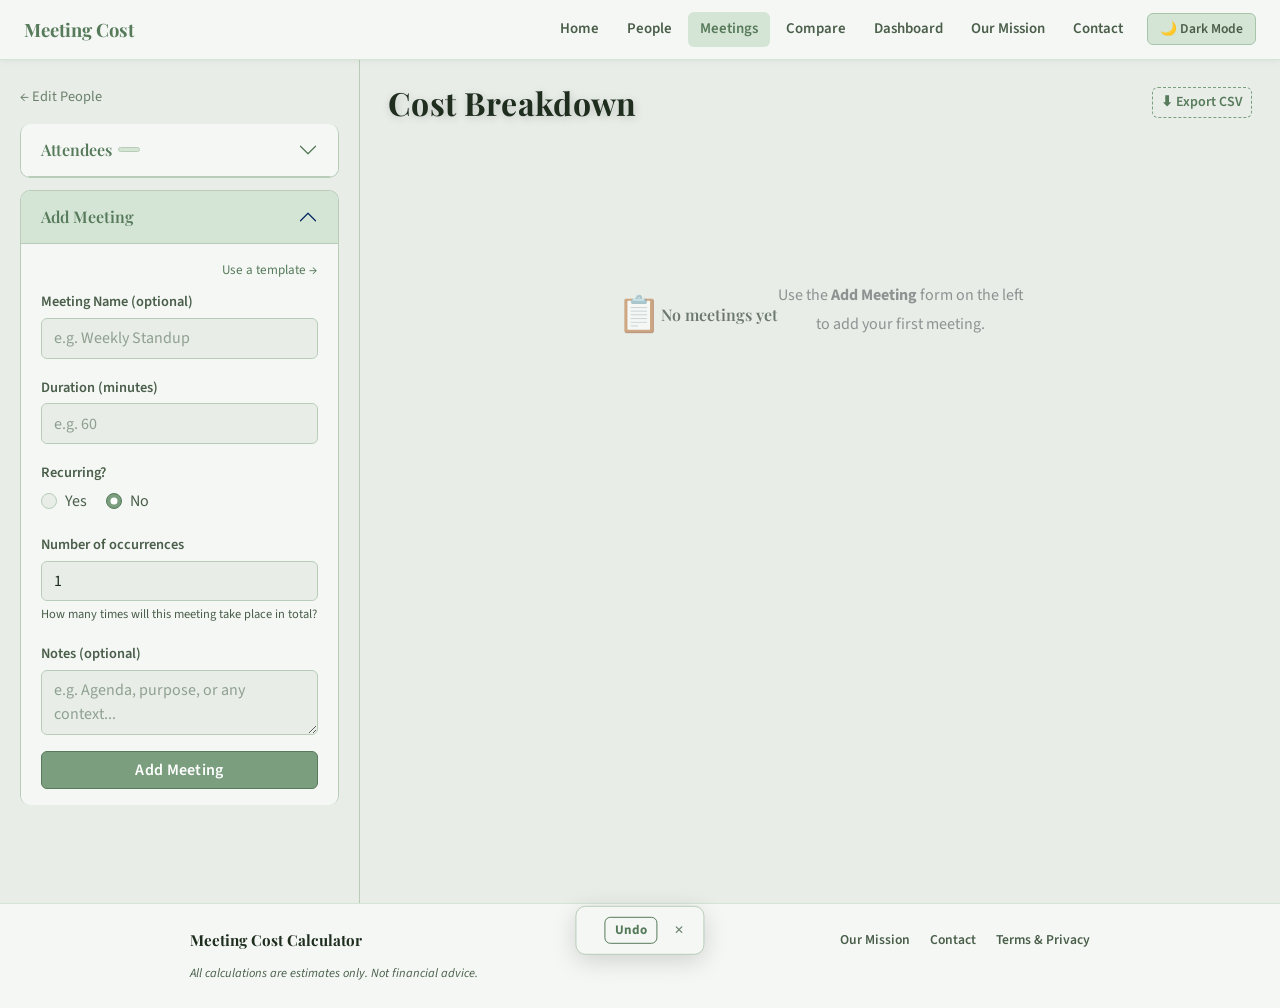
==== commit f0e580e2: "Fixed issue with the undo toast at the bottom of screen being visable without anything to undo" ====
--- a/breakdown.html
+++ b/breakdown.html
@@ -41,7 +41,7 @@
               aria-expanded="false"
               aria-controls="collapse-attendees"
             >
-              Attendees
+              Attendees <span id="attendees-count-badge" class="left-panel-count-badge"></span>
             </button>
           </h2>
           <div
@@ -207,10 +207,9 @@
 
       <!-- Shown when no meetings have been added yet -->
       <div id="empty-state" class="empty-state">
-        <p class="description text-muted text-center">
-          No meetings added yet.<br />
-          Use the form on the left to add your first meeting.
-        </p>
+        <div class="empty-state-icon">📋</div>
+        <p class="empty-state-heading">No meetings yet</p>
+        <p class="description text-muted text-center">Use the <strong>Add Meeting</strong> form on the left<br>to add your first meeting.</p>
       </div>
     </div>
 
@@ -287,7 +286,6 @@
   </div>
 
     <!-- Bootstrap JS required for accordion toggling -->
-  
   <!-- ===== UNDO TOAST ===== -->
   <div id="undo-toast" class="undo-toast">
     <span id="undo-toast-msg"></span>
--- a/styles.css
+++ b/styles.css
@@ -1519,7 +1519,6 @@
   border-radius: 4px;
   background: var(--bg-card-inner);
   color: var(--text-primary);
-  appearance: textfield;
   -moz-appearance: textfield;
 }
 
@@ -2959,7 +2958,7 @@
   position: fixed;
   bottom: 1.5rem;
   left: 50%;
-  transform: translateX(-50%) translateY(120%);
+  transform: translateX(-50%) translateY(160%);
   display: flex;
   align-items: center;
   gap: 0.75rem;
@@ -3201,3 +3200,30 @@
     width: 100%;
   }
 }
+
+/* ---- Attendees count badge (breakdown left panel) ---- */
+.left-panel-count-badge {
+  font-family: "Source Sans 3", sans-serif;
+  font-size: 0.78rem;
+  color: var(--text-secondary);
+  background: var(--sage-subtle);
+  border: 1px solid var(--border);
+  border-radius: 999px;
+  padding: 0.1rem 0.6rem;
+  margin-left: 0.4rem;
+  vertical-align: middle;
+}
+
+/* ---- Breakdown empty state ---- */
+.empty-state-icon {
+  font-size: 2.2rem;
+  margin-bottom: 0.4rem;
+}
+
+.empty-state-heading {
+  font-family: "Playfair Display", serif;
+  font-size: 1.15rem;
+  font-weight: 600;
+  color: var(--text-primary);
+  margin-bottom: 0.3rem;
+}
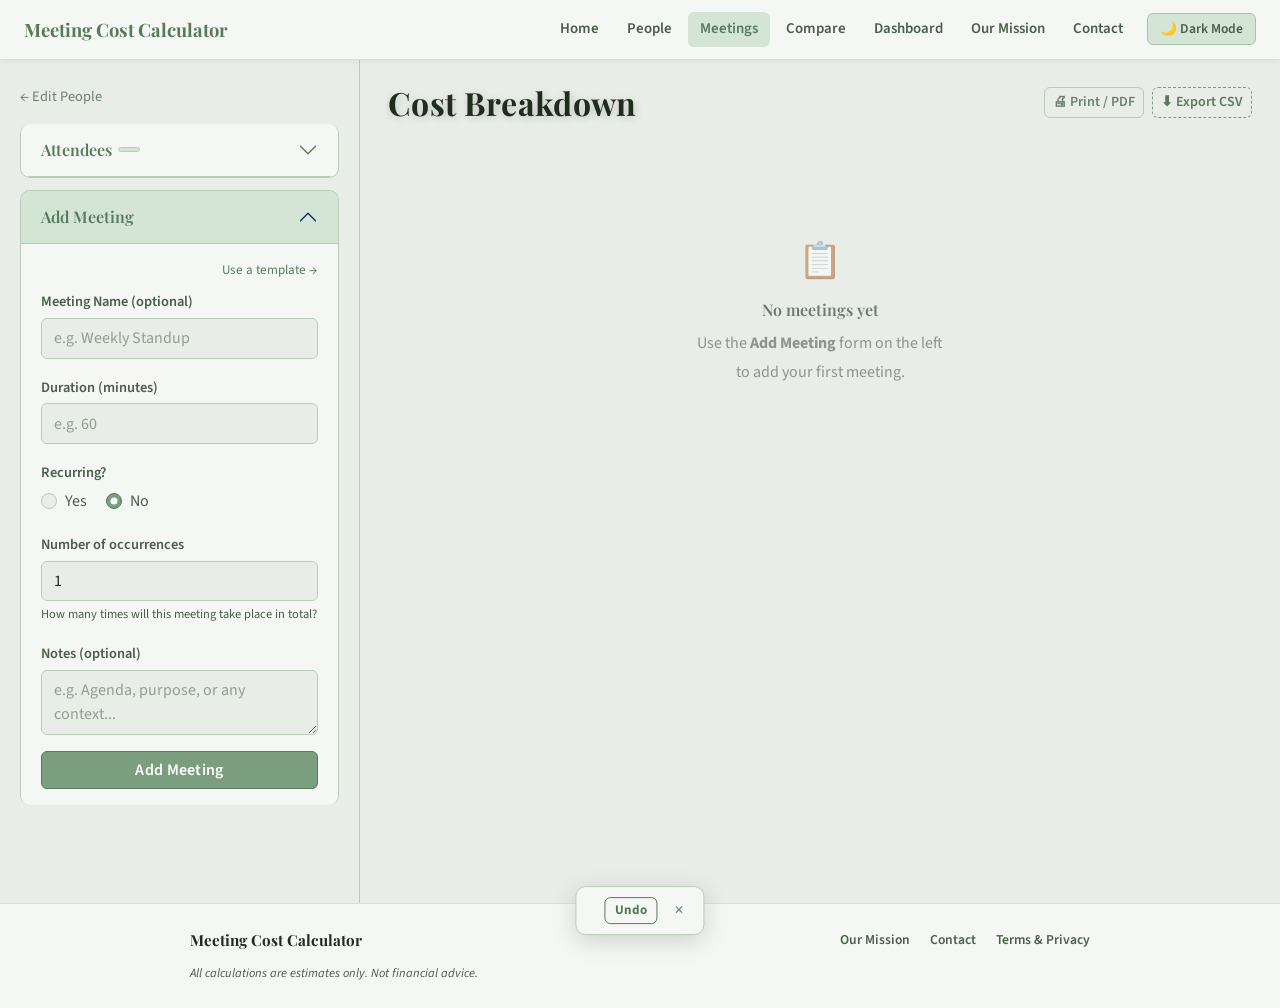
==== commit d541dc1e: "Dashboard: Fixed mobile viewing, added print/pdf button, added subheading Compare now shows correct " ====
--- a/breakdown.html
+++ b/breakdown.html
@@ -186,7 +186,10 @@
     <div class="right-panel">
       <div class="right-panel-header mb-3">
         <h2 class="header londrina-shadow-regular mb-0">Cost Breakdown</h2>
-        <button class="btn btn-sm btn-outline-primary" onclick="exportCSV()">⬇ Export CSV</button>
+        <div class="d-flex gap-2">
+          <button class="btn btn-sm btn-outline-secondary" onclick="window.print()">🖨 Print / PDF</button>
+          <button class="btn btn-sm btn-outline-primary" onclick="exportCSV()">⬇ Export CSV</button>
+        </div>
       </div>
 
       <!-- Shown when more than one meeting exists — injected by breakdown.js -->
--- a/styles.css
+++ b/styles.css
@@ -651,6 +651,7 @@
 /* ---- Empty state (no meetings added yet) ---- */
 .empty-state {
   display: flex;
+  flex-direction: column;
   align-items: center;
   justify-content: center;
   min-height: 40vh;
@@ -1510,7 +1511,7 @@
 }
 
 .attended-input {
-  width: 44px;
+  width: 54px;
   padding: 0.15rem 0.3rem;
   font-size: 0.82rem;
   font-family: "Source Sans 3", sans-serif;
@@ -2680,6 +2681,7 @@
   min-height: calc(100vh - 57px);
   padding: 2.5rem 2rem 5rem;
   max-width: 1280px;
+  width: 100%;
   margin: 0 auto;
   align-items: flex-start;
   box-sizing: border-box;
@@ -2688,8 +2690,16 @@
 /* ---- Sidebar ---- */
 .dashboard-sidebar {
   flex: 0 0 400px;
+  max-width: 400px;
+  min-width: 0;
   position: sticky;
   top: calc(57px + 1.5rem);
+}
+
+.dashboard-main {
+  flex: 1;
+  min-width: 0;
+  max-width: 100%;
 }
 
 .dashboard-filter-card {
@@ -2932,13 +2942,28 @@
 @media (max-width: 768px) {
   .dashboard-layout {
     flex-direction: column;
-    padding: 1.5rem 1rem 4rem;
+    padding: 1rem 0.75rem 4rem;
+    gap: 1rem;
+    width: 100%;
+    max-width: 100vw;
+    overflow-x: hidden;
   }
 
   .dashboard-sidebar {
     flex: none;
     width: 100%;
+    max-width: 100%;
     position: static;
+  }
+
+  .dashboard-main {
+    width: 100%;
+    max-width: 100%;
+  }
+
+  .dashboard-sidebar.filters-open,
+  .dashboard-sidebar {
+    display: block;
   }
 
   .dashboard-stat-row {
@@ -2946,7 +2971,8 @@
   }
 
   .dashboard-bar-row {
-    grid-template-columns: 120px 1fr 75px;
+    grid-template-columns: 90px 1fr 68px;
+    gap: 0.4rem;
   }
 }
 
@@ -2958,7 +2984,7 @@
   position: fixed;
   bottom: 1.5rem;
   left: 50%;
-  transform: translateX(-50%) translateY(160%);
+  transform: translateX(-50%) translateY(120%);
   display: flex;
   align-items: center;
   gap: 0.75rem;
@@ -3166,22 +3192,27 @@
    ================================================================ */
 
 .dashboard-sidebar-title-row {
-  margin-bottom: 1.25rem;
+  display: flex;
+  align-items: center;
+  justify-content: space-between;
+  margin-bottom: 1rem;
 }
 
 .dashboard-reset-btn {
   font-size: 0.78rem;
-  margin-top: 0.6rem;
 }
 
 .dashboard-filters-row {
   display: flex;
   gap: 0.75rem;
   align-items: flex-start;
+  width: 100%;
+  min-width: 0;
 }
 
 .dashboard-filter-meetings {
   flex: 0 0 175px;
+  min-width: 0;
 }
 
 .dashboard-filter-secondary {
@@ -3189,15 +3220,22 @@
   min-width: 0;
 }
 
-/* On narrow sidebar (stacked layout), go vertical */
+/* On narrow sidebar — always stack vertically since sidebar is full-width on mobile */
 @media (max-width: 768px) {
   .dashboard-filters-row {
     flex-direction: column;
+    width: 100%;
   }
 
   .dashboard-filter-meetings {
+    flex: none;
+    width: 100%;
     max-width: 100%;
+  }
+
+  .dashboard-filter-secondary {
     width: 100%;
+    max-width: 100%;
   }
 }
 
@@ -3227,3 +3265,237 @@
   color: var(--text-primary);
   margin-bottom: 0.3rem;
 }
+
+/* ================================================================
+   Dashboard main header
+   ================================================================ */
+.dashboard-main-header {
+  display: flex;
+  align-items: center;
+  justify-content: space-between;
+}
+
+/* ================================================================
+   Print / PDF styles
+   Applies when user hits Print or saves as PDF.
+   ================================================================ */
+@media print {
+  /* ---- Global resets ---- */
+  * {
+    -webkit-print-color-adjust: exact !important;
+    print-color-adjust: exact !important;
+  }
+
+  body {
+    background: #fff !important;
+    color: #1a1a1a !important;
+  }
+
+  /* ---- Hide non-content chrome ---- */
+  #site-navbar,
+  footer,
+  .left-panel,
+  .dashboard-sidebar,
+  .undo-toast,
+  .btn,
+  .right-panel-header .d-flex,
+  .dashboard-main-header .btn,
+  .total-cost-dashboard-link,
+  .template-btn-link,
+  .meeting-accordion-actions,
+  #total-cost-banner a,
+  .modal {
+    display: none !important;
+  }
+
+  /* ---- Breakdown page: full-width right panel ---- */
+  .breakdown-layout {
+    display: block !important;
+    height: auto !important;
+    overflow: visible !important;
+    padding: 0 !important;
+  }
+
+  .right-panel {
+    width: 100% !important;
+    overflow: visible !important;
+    padding: 0 !important;
+  }
+
+  .right-panel-header {
+    display: flex !important;
+    margin-bottom: 1rem !important;
+  }
+
+  /* Expand all meeting accordions for print */
+  .accordion-collapse {
+    display: block !important;
+    height: auto !important;
+  }
+
+  .accordion-button::after {
+    display: none !important;
+  }
+
+  .accordion-button {
+    pointer-events: none;
+    box-shadow: none !important;
+  }
+
+  /* ---- Dashboard page: hide sidebar, full-width main ---- */
+  .dashboard-layout {
+    display: block !important;
+    padding: 0 !important;
+  }
+
+  .dashboard-main {
+    width: 100% !important;
+  }
+
+  .dashboard-stat-row {
+    grid-template-columns: repeat(3, 1fr) !important;
+  }
+
+  /* ---- Page breaks ---- */
+  .dashboard-chart-card,
+  .dashboard-table-card {
+    page-break-inside: avoid;
+    break-inside: avoid;
+  }
+
+  .accordion-item {
+    page-break-inside: avoid;
+    break-inside: avoid;
+  }
+
+  /* ---- Cards: flatten shadows for print ---- */
+  .card,
+  .accordion-item,
+  .accordion-button {
+    box-shadow: none !important;
+    border-color: #ccc !important;
+  }
+
+  /* ---- Total cost banner ---- */
+  #total-cost-banner {
+    border: 1px solid #ccc !important;
+    background: #f5f5f5 !important;
+  }
+}
+
+/* ================================================================
+   Dashboard mobile filter card
+   ================================================================ */
+
+/* Mobile card chrome — hidden on desktop */
+.dashboard-mobile-filter-header {
+  display: none;
+}
+
+/* Desktop title row — visible on desktop only */
+.dashboard-sidebar-title-row {
+  /* already defined above — no change needed for desktop */
+}
+
+@media (max-width: 768px) {
+  /* Sidebar hidden by default on mobile */
+  .dashboard-sidebar {
+    display: none;
+    width: 100%;
+    max-width: 100%;
+    position: static;
+    flex: none;
+    margin-bottom: 1rem;
+  }
+
+  /* Shown when toggled */
+  .dashboard-sidebar.filters-open {
+    display: block;
+  }
+
+  /* Wrap everything in a single card on mobile */
+  .dashboard-mobile-filter-card {
+    border: 1px solid var(--border);
+    border-radius: 12px;
+    overflow: hidden;
+    background: var(--bg-card);
+  }
+
+  /* Show the mobile header (Filters label + Reset + Close) */
+  .dashboard-mobile-filter-header {
+    display: flex;
+    align-items: center;
+    justify-content: space-between;
+    padding: 0.75rem 1rem;
+    border-bottom: 1px solid var(--sage-subtle);
+    background: var(--bg-card-inner, var(--sage-subtle));
+  }
+
+  /* Hide the desktop title row on mobile */
+  .dashboard-sidebar-title-row {
+    display: none !important;
+  }
+
+  /* Padding inside the card */
+  .dashboard-mobile-filter-card > .dashboard-filters-row {
+    padding: 0.75rem;
+    gap: 0.75rem;
+  }
+
+  /* Remove card borders from inner cards — they're inside the outer card already */
+  .dashboard-mobile-filter-card .dashboard-filter-card {
+    border: none;
+    border-radius: 0;
+    box-shadow: none;
+  }
+
+  /* Add subtle dividers between sections instead */
+  .dashboard-mobile-filter-card .dashboard-filter-meetings {
+    border-bottom: 1px solid var(--sage-subtle) !important;
+    border-radius: 0 !important;
+    padding-bottom: 0.75rem;
+    margin-bottom: 0;
+  }
+
+  .dashboard-mobile-filter-card
+    .dashboard-filter-secondary
+    .dashboard-filter-card:not(:last-child) {
+    border-bottom: 1px solid var(--sage-subtle) !important;
+    border-radius: 0 !important;
+  }
+
+  .dashboard-mobile-close-btn {
+    font-size: 0.78rem;
+    padding: 0.2rem 0.6rem;
+  }
+}
+
+/* Mobile filter card reset button */
+.dashboard-mobile-reset-btn {
+  font-size: 0.78rem;
+  color: var(--text-muted);
+  text-decoration: none;
+}
+.dashboard-mobile-reset-btn:hover {
+  color: var(--sage-dark);
+}
+
+/* ---- Tighter vertical spacing on mobile ---- */
+@media (max-width: 768px) {
+  .dashboard-main-header {
+    margin-bottom: 1rem !important;
+  }
+
+  .dashboard-stat-row {
+    margin-bottom: 0.75rem;
+    gap: 0.5rem;
+  }
+
+  .dashboard-chart-card {
+    margin-bottom: 0.75rem !important;
+  }
+
+  .dashboard-stat-card {
+    padding: 0.75rem 1rem;
+  }
+}
